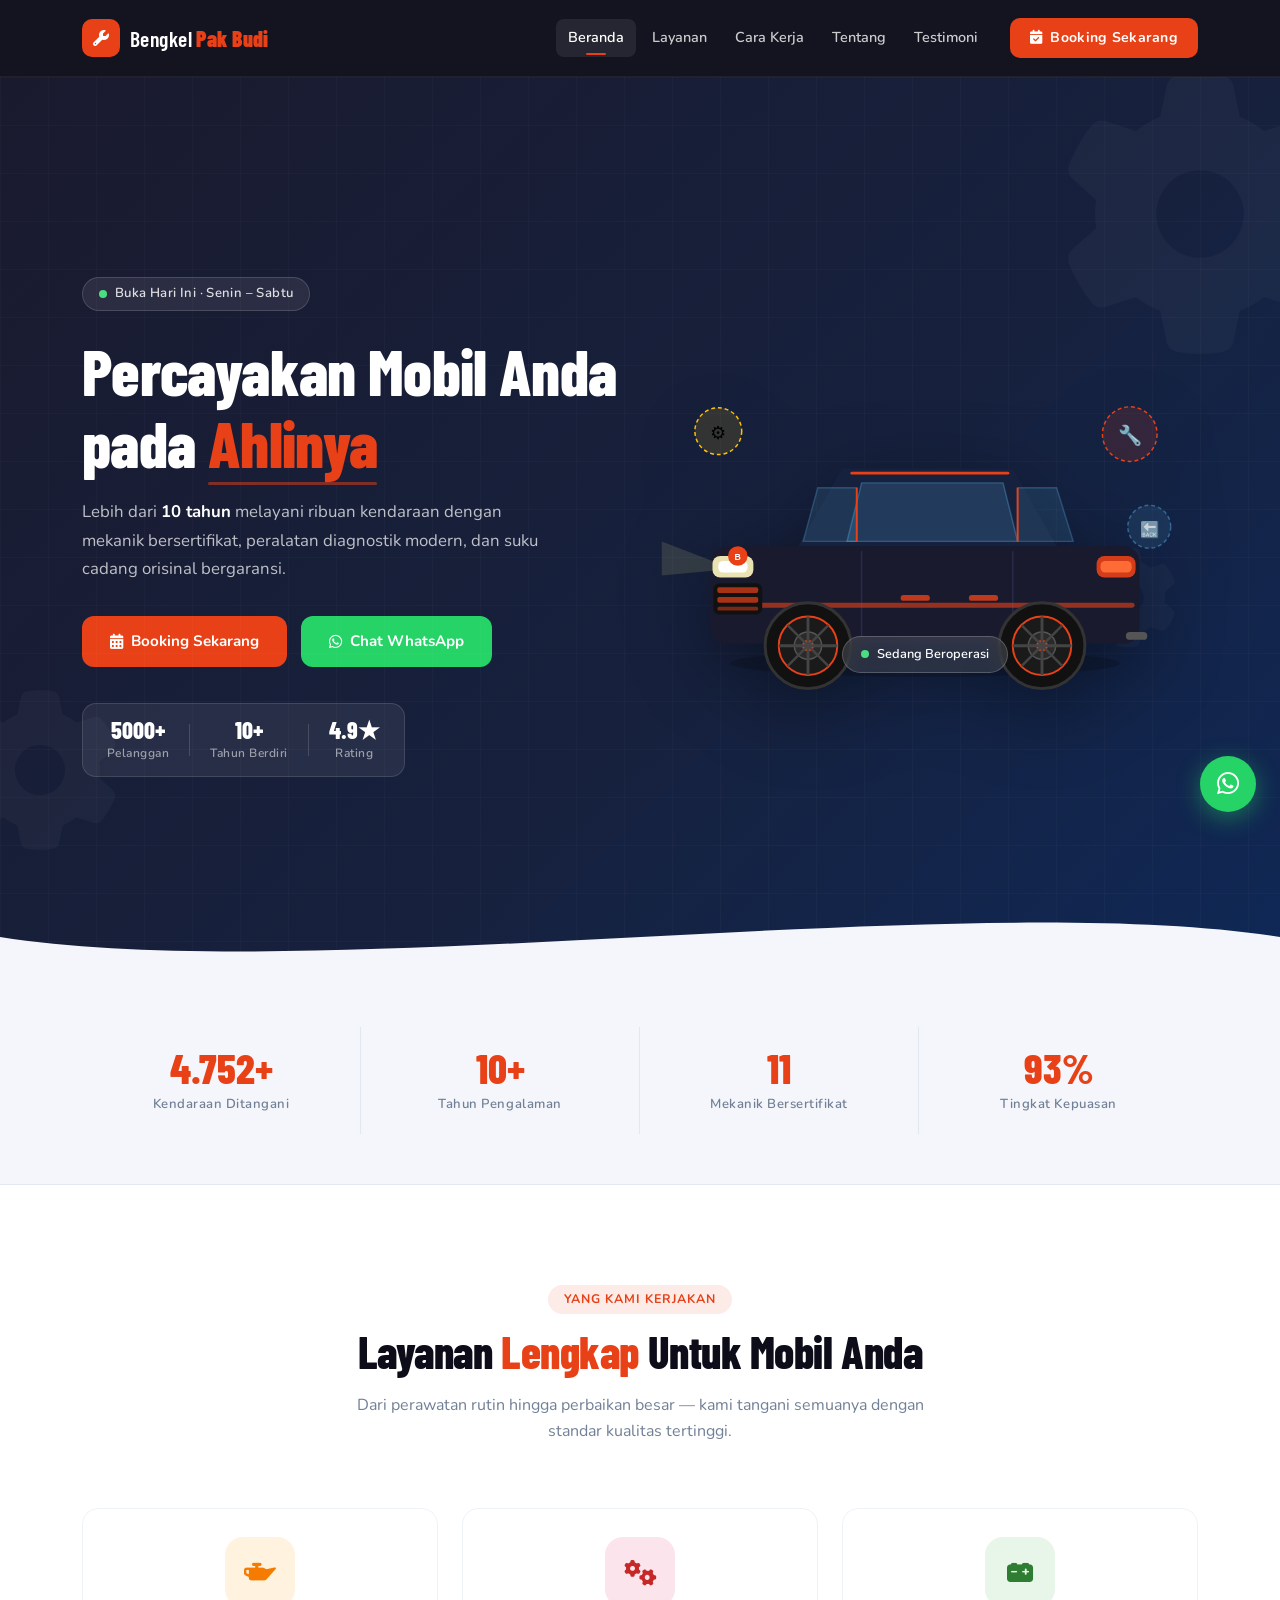
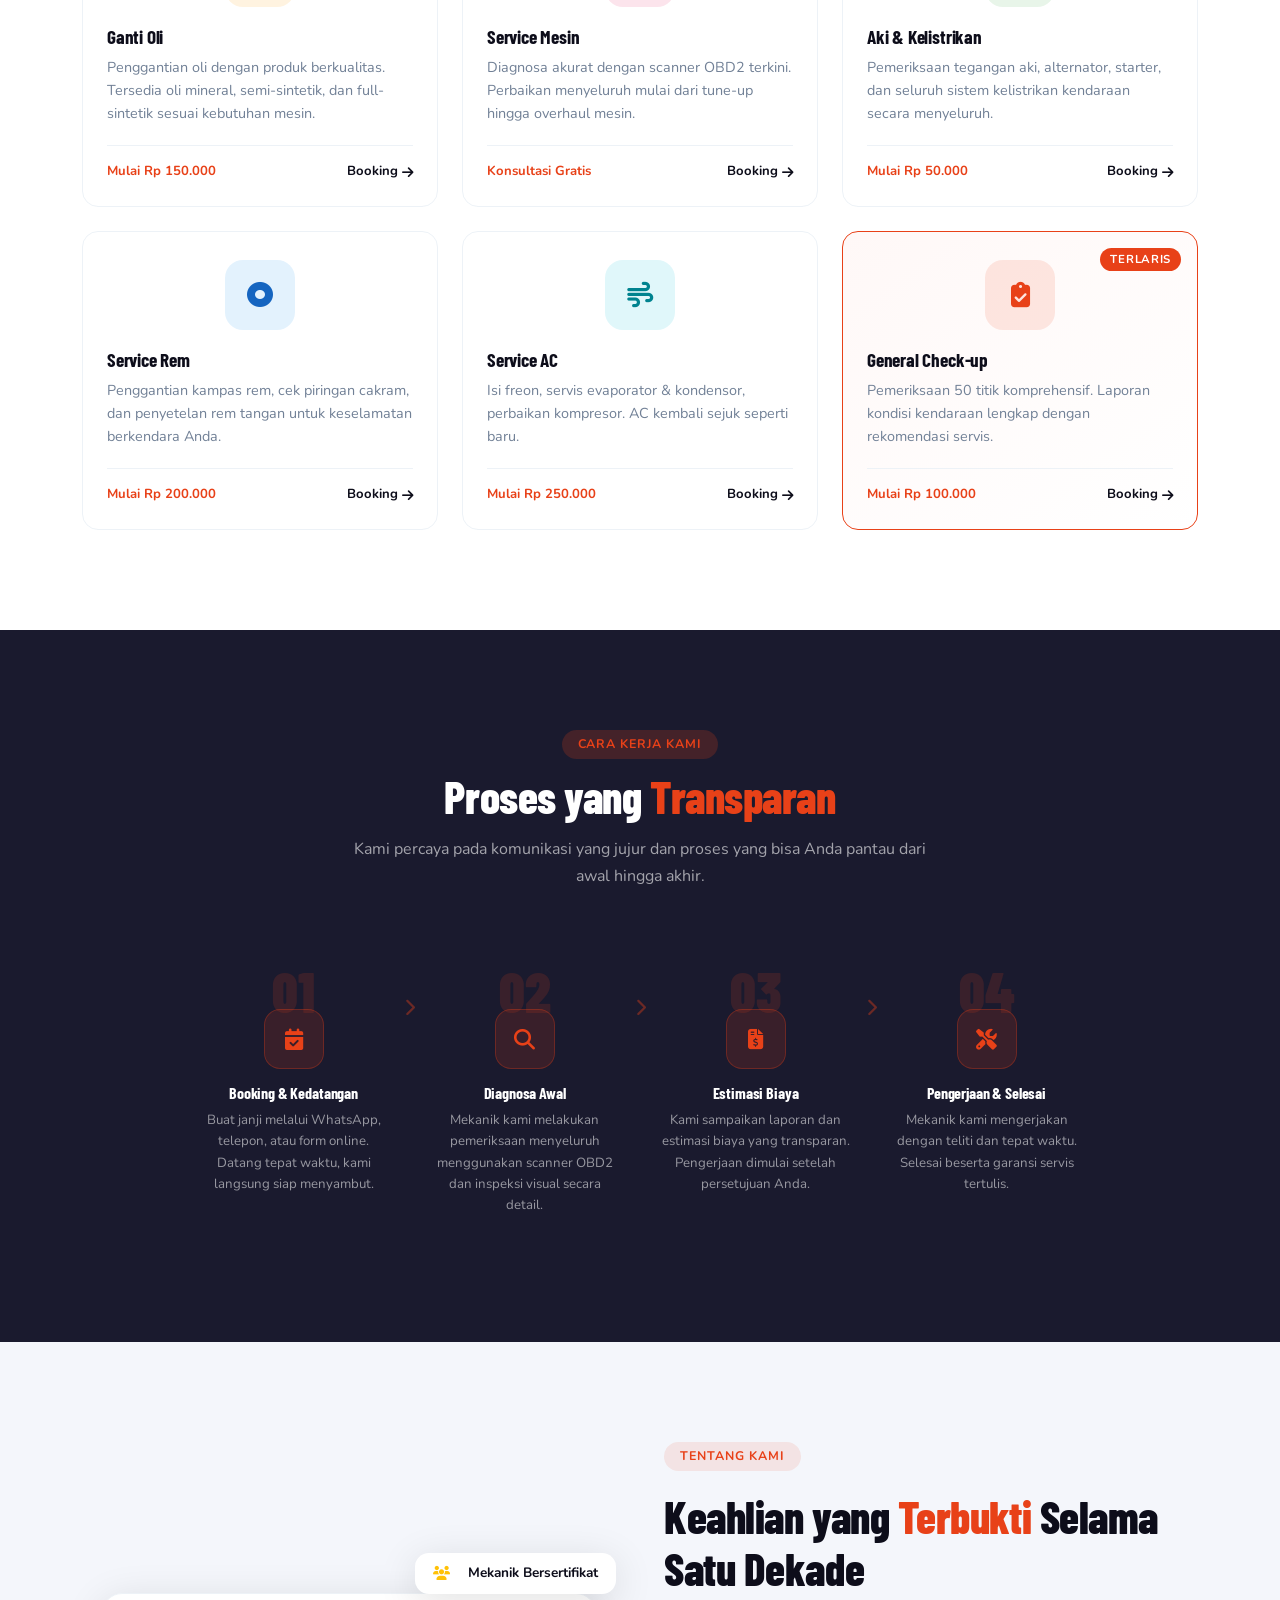
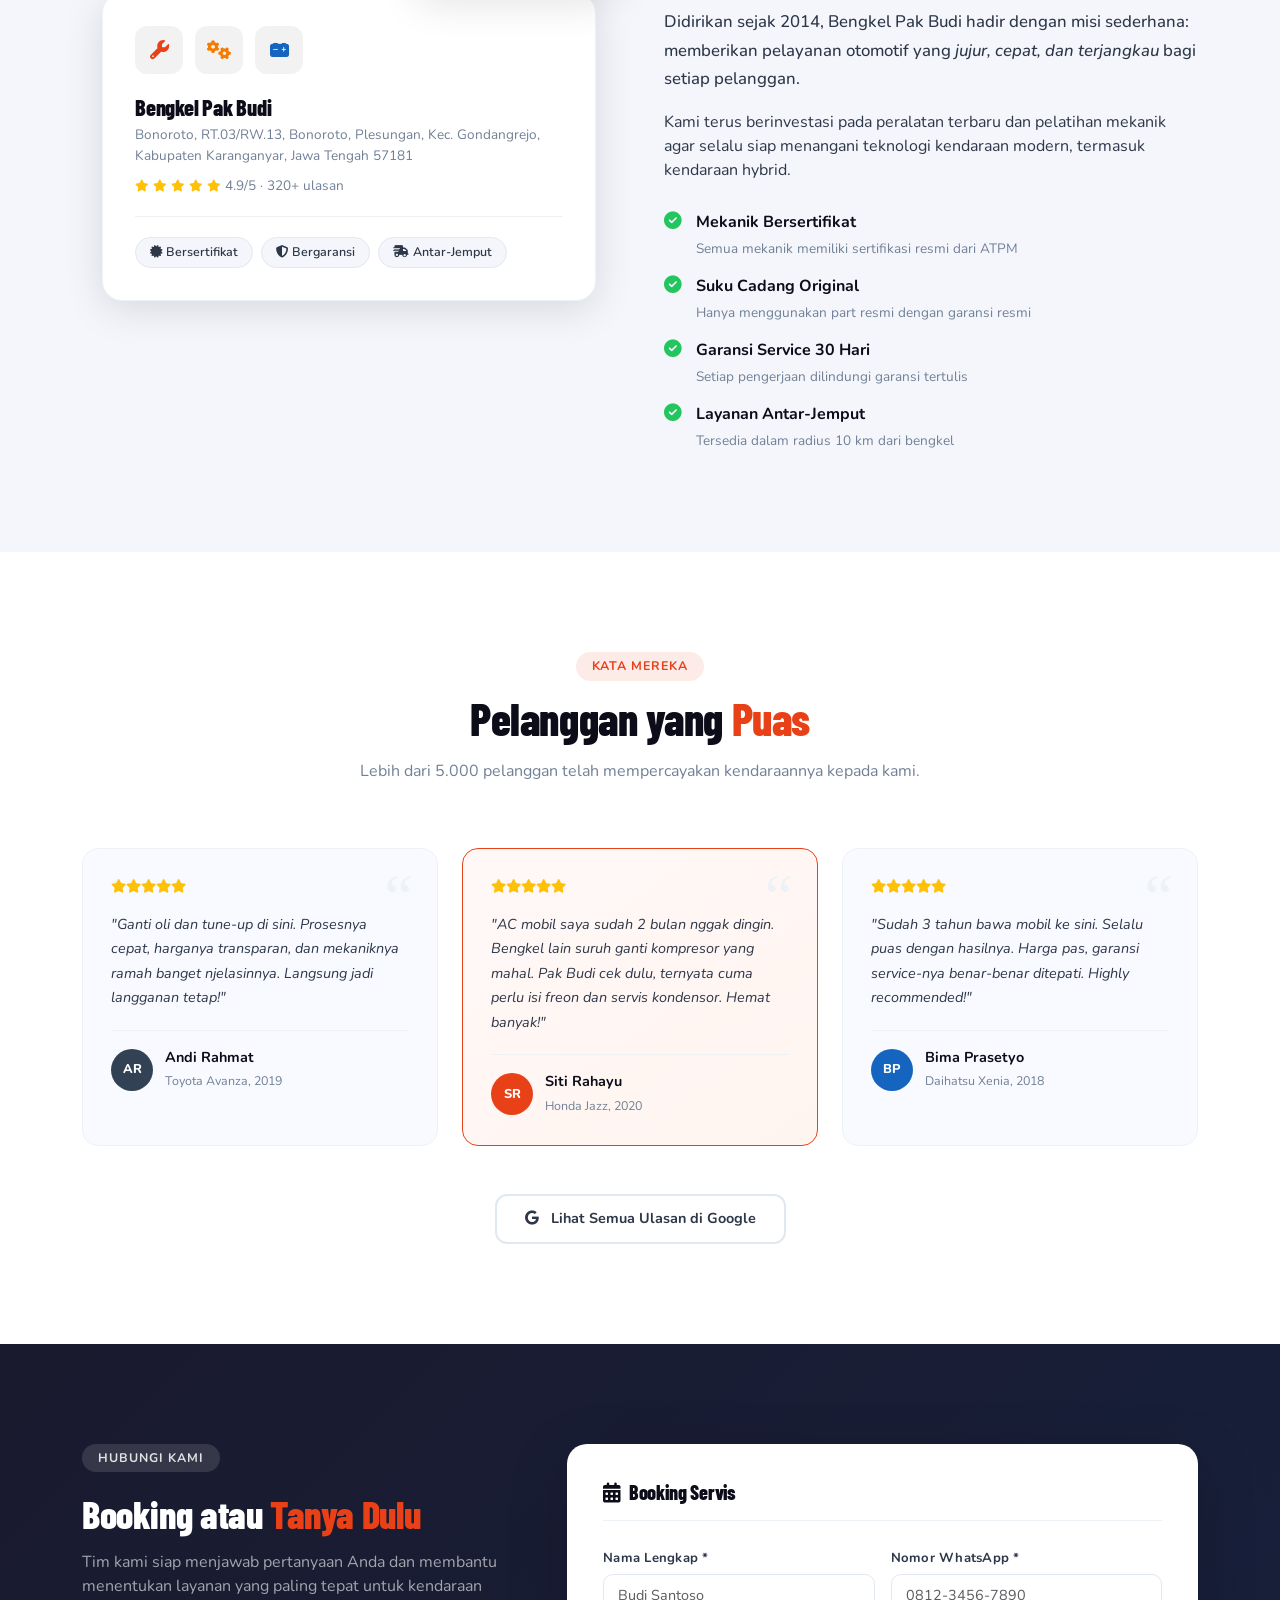
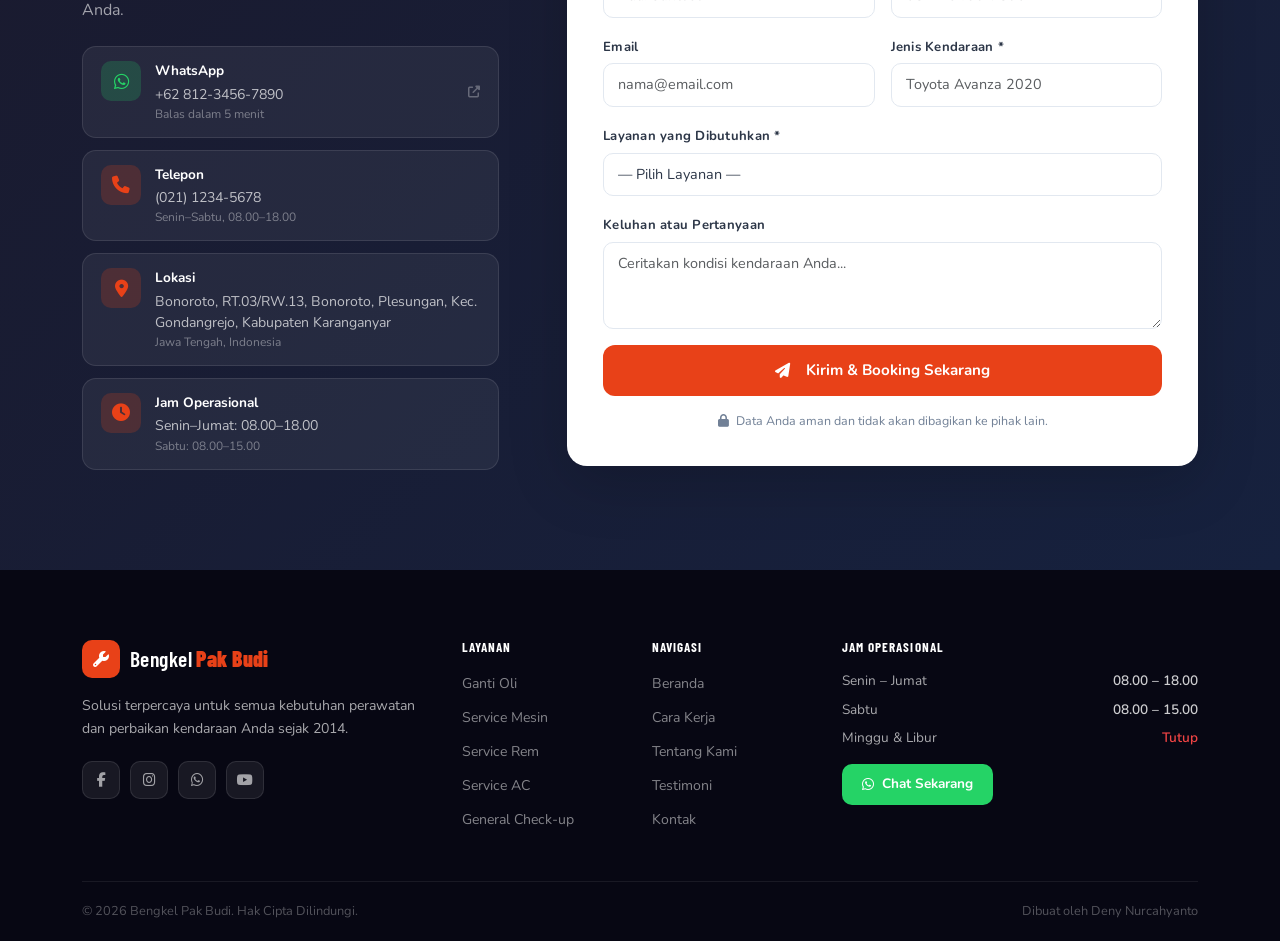
==== index.html @ 62b94f97 "main" ====
<!DOCTYPE html>
<html lang="id">
<head>
    <meta charset="UTF-8">
    <meta name="viewport" content="width=device-width, initial-scale=1.0">
    <title>Bengkel Pak Budi — Service Mobil Terpercaya di Surakarta</title>
    <meta name="description" content="Bengkel Pak Budi: 10+ tahun melayani service mobil berkualitas. Mekanik bersertifikat, suku cadang asli, garansi resmi. Hubungi kami sekarang!">
    <link rel="icon" type="image/svg+xml" href="assets/img/favicon.svg">
    <link rel="preconnect" href="https://fonts.googleapis.com">
    <link rel="preconnect" href="https://fonts.gstatic.com" crossorigin>
    <link href="https://fonts.googleapis.com/css2?family=Barlow+Condensed:wght@400;600;700;800;900&family=Nunito:wght@400;500;600;700&display=swap" rel="stylesheet">
    <link href="https://cdn.jsdelivr.net/npm/bootstrap@5.3.0/dist/css/bootstrap.min.css" rel="stylesheet">
    <link href="https://cdnjs.cloudflare.com/ajax/libs/font-awesome/6.5.0/css/all.min.css" rel="stylesheet">
    <link href="assets/css/style.css" rel="stylesheet">
</head>
<body>

    <!-- NAVBAR -->
    <nav class="navbar navbar-expand-lg sticky-top" id="mainNav">
        <div class="container">
            <a class="navbar-brand" href="#home">
                <span class="brand-icon"><i class="fas fa-wrench"></i></span>
                <span class="brand-text">Bengkel <strong>Pak Budi</strong></span>
            </a>
            <button class="navbar-toggler" type="button" data-bs-toggle="collapse" data-bs-target="#navbarNav" aria-label="Toggle navigation">
                <span class="toggler-line"></span>
                <span class="toggler-line"></span>
                <span class="toggler-line"></span>
            </button>
            <div class="collapse navbar-collapse" id="navbarNav">
                <ul class="navbar-nav ms-auto align-items-lg-center gap-lg-1">
                    <li class="nav-item"><a class="nav-link" href="#home">Beranda</a></li>
                    <li class="nav-item"><a class="nav-link" href="#services">Layanan</a></li>
                    <li class="nav-item"><a class="nav-link" href="#process">Cara Kerja</a></li>
                    <li class="nav-item"><a class="nav-link" href="#about">Tentang</a></li>
                    <li class="nav-item"><a class="nav-link" href="#testimonials">Testimoni</a></li>
                    <li class="nav-item ms-lg-3">
                        <a class="btn btn-cta" href="#contact">
                            <i class="fas fa-calendar-check me-2"></i>Booking Sekarang
                        </a>
                    </li>
                </ul>
            </div>
        </div>
    </nav>

    <!-- HERO -->
    <section id="home" class="hero-section">
        <div class="hero-bg-grid"></div>
        <div class="hero-gear gear-1"><i class="fas fa-cog"></i></div>
        <div class="hero-gear gear-2"><i class="fas fa-cog"></i></div>
        <div class="hero-gear gear-3"><i class="fas fa-cog"></i></div>
        <div class="container">
            <div class="row align-items-center min-vh-100 py-5">
                <div class="col-lg-6 hero-text-col">
                    <div class="hero-badge">
                        <span class="badge-dot"></span>
                        Buka Hari Ini &middot; Senin &ndash; Sabtu
                    </div>
                    <h1 class="hero-title">
                        Percayakan Mobil Anda pada <span class="highlight">Ahlinya</span>
                    </h1>
                    <p class="hero-desc">
                        Lebih dari <strong>10 tahun</strong> melayani ribuan kendaraan dengan mekanik bersertifikat, peralatan diagnostik modern, dan suku cadang orisinal bergaransi.
                    </p>
                    <div class="hero-actions">
                        <a href="#contact" class="btn btn-primary-cta">
                            <i class="fas fa-calendar-alt me-2"></i>Booking Sekarang
                        </a>
                        <a href="https://wa.me/message/6XIDSPFOZPVQN1" target="_blank" class="btn btn-wa-hero">
                            <i class="fab fa-whatsapp me-2"></i>Chat WhatsApp
                        </a>
                    </div>
                    <div class="hero-mini-stats">
                        <div class="mini-stat">
                            <span class="mstat-num">5000+</span>
                            <span class="mstat-label">Pelanggan</span>
                        </div>
                        <div class="mini-stat-divider"></div>
                        <div class="mini-stat">
                            <span class="mstat-num">10+</span>
                            <span class="mstat-label">Tahun Berdiri</span>
                        </div>
                        <div class="mini-stat-divider"></div>
                        <div class="mini-stat">
                            <span class="mstat-num">4.9&#9733;</span>
                            <span class="mstat-label">Rating</span>
                        </div>
                    </div>
                </div>
                <div class="col-lg-6 d-flex justify-content-center hero-visual-col">
                    <div class="hero-visual">
                        <svg viewBox="0 0 560 340" xmlns="http://www.w3.org/2000/svg" class="hero-car-svg" aria-hidden="true">
                            <ellipse cx="280" cy="310" rx="200" ry="14" fill="rgba(0,0,0,0.18)"/>
                            <rect x="60" y="190" width="440" height="100" rx="16" fill="#1a1a2e"/>
                            <path d="M150 190 L195 110 L370 110 L415 190 Z" fill="#16213e"/>
                            <path d="M205 115 L365 115" stroke="#E84118" stroke-width="3" stroke-linecap="round"/>
                            <path d="M200 185 L215 125 L360 125 L375 185 Z" fill="rgba(100,200,255,0.15)" stroke="rgba(100,200,255,0.3)" stroke-width="1.5"/>
                            <path d="M155 185 L170 130 L210 130 L210 185 Z" fill="rgba(100,200,255,0.12)" stroke="rgba(100,200,255,0.25)" stroke-width="1.5"/>
                            <path d="M375 185 L375 130 L415 130 L432 185 Z" fill="rgba(100,200,255,0.12)" stroke="rgba(100,200,255,0.25)" stroke-width="1.5"/>
                            <line x1="210" y1="130" x2="210" y2="185" stroke="#E84118" stroke-width="2"/>
                            <line x1="375" y1="130" x2="375" y2="185" stroke="#E84118" stroke-width="2"/>
                            <line x1="215" y1="195" x2="215" y2="282" stroke="#2a2a4a" stroke-width="1.5"/>
                            <line x1="370" y1="195" x2="370" y2="282" stroke="#2a2a4a" stroke-width="1.5"/>
                            <rect x="255" y="240" width="30" height="6" rx="3" fill="#E84118" opacity="0.8"/>
                            <rect x="325" y="240" width="30" height="6" rx="3" fill="#E84118" opacity="0.8"/>
                            <rect x="65" y="248" width="430" height="5" rx="2.5" fill="#E84118" opacity="0.6"/>
                            <rect x="62" y="200" width="42" height="22" rx="8" fill="#FFF9C4" opacity="0.9"/>
                            <rect x="68" y="205" width="30" height="12" rx="5" fill="white"/>
                            <path d="M62 205 L10 185 L10 220 L62 215 Z" fill="rgba(255,249,150,0.12)"/>
                            <rect x="456" y="200" width="40" height="22" rx="8" fill="#E84118" opacity="0.9"/>
                            <rect x="460" y="205" width="32" height="12" rx="5" fill="#ff6b35"/>
                            <rect x="63" y="228" width="50" height="32" rx="6" fill="#111"/>
                            <rect x="67" y="232" width="42" height="6" rx="2" fill="#E84118" opacity="0.7"/>
                            <rect x="67" y="242" width="42" height="6" rx="2" fill="#E84118" opacity="0.7"/>
                            <rect x="67" y="252" width="42" height="4" rx="2" fill="#E84118" opacity="0.5"/>
                            <circle cx="88" cy="200" r="10" fill="#E84118"/>
                            <text x="88" y="204" text-anchor="middle" font-size="9" fill="white" font-weight="bold" font-family="Arial">B</text>
                            <rect x="486" y="278" width="22" height="8" rx="4" fill="#555"/>
                            <!-- Wheels -->
                            <circle cx="160" cy="292" r="44" fill="#111" stroke="#333" stroke-width="3"/>
                            <circle cx="160" cy="292" r="30" fill="#1a1a1a" stroke="#E84118" stroke-width="2"/>
                            <circle cx="160" cy="292" r="14" fill="#2a2a2a" stroke="#555" stroke-width="1.5"/>
                            <circle cx="160" cy="292" r="6" fill="#E84118"/>
                            <line x1="160" y1="262" x2="160" y2="322" stroke="#444" stroke-width="3"/>
                            <line x1="130" y1="292" x2="190" y2="292" stroke="#444" stroke-width="3"/>
                            <line x1="139" y1="271" x2="181" y2="313" stroke="#444" stroke-width="2.5"/>
                            <line x1="181" y1="271" x2="139" y2="313" stroke="#444" stroke-width="2.5"/>
                            <circle cx="400" cy="292" r="44" fill="#111" stroke="#333" stroke-width="3"/>
                            <circle cx="400" cy="292" r="30" fill="#1a1a1a" stroke="#E84118" stroke-width="2"/>
                            <circle cx="400" cy="292" r="14" fill="#2a2a2a" stroke="#555" stroke-width="1.5"/>
                            <circle cx="400" cy="292" r="6" fill="#E84118"/>
                            <line x1="400" y1="262" x2="400" y2="322" stroke="#444" stroke-width="3"/>
                            <line x1="370" y1="292" x2="430" y2="292" stroke="#444" stroke-width="3"/>
                            <line x1="379" y1="271" x2="421" y2="313" stroke="#444" stroke-width="2.5"/>
                            <line x1="421" y1="271" x2="379" y2="313" stroke="#444" stroke-width="2.5"/>
                            <!-- Floating tools -->
                            <g class="tool-float tool-float-1">
                                <circle cx="490" cy="75" r="28" fill="rgba(232,65,24,0.15)" stroke="#E84118" stroke-width="1.5" stroke-dasharray="4 3"/>
                                <text x="490" y="83" text-anchor="middle" font-size="20" font-family="Arial">&#128295;</text>
                            </g>
                            <g class="tool-float tool-float-2">
                                <circle cx="68" cy="72" r="24" fill="rgba(255,193,7,0.12)" stroke="#ffc107" stroke-width="1.5" stroke-dasharray="4 3"/>
                                <text x="68" y="80" text-anchor="middle" font-size="18" font-family="Arial">&#9881;</text>
                            </g>
                            <g class="tool-float tool-float-3">
                                <circle cx="510" cy="170" r="22" fill="rgba(100,200,255,0.1)" stroke="rgba(100,200,255,0.4)" stroke-width="1.5" stroke-dasharray="4 3"/>
                                <text x="510" y="178" text-anchor="middle" font-size="16" fill="rgba(100,200,255,0.8)" font-family="Arial">&#128281;</text>
                            </g>
                        </svg>
                        <div class="hero-status-chip">
                            <span class="pulse-dot"></span> Sedang Beroperasi
                        </div>
                    </div>
                </div>
            </div>
        </div>
        <div class="hero-wave">
            <svg viewBox="0 0 1440 80" preserveAspectRatio="none"><path d="M0,40 C360,90 1080,-10 1440,40 L1440,80 L0,80 Z" fill="#f4f6fb"/></svg>
        </div>
    </section>

    <!-- STATS BAR -->
    <section class="stats-section">
        <div class="container">
            <div class="stats-grid">
                <div class="stat-item">
                    <span class="stat-num" data-count="5000" data-suffix="+">0</span>
                    <span class="stat-label">Kendaraan Ditangani</span>
                </div>
                <div class="stat-item">
                    <span class="stat-num" data-count="10" data-suffix="+">0</span>
                    <span class="stat-label">Tahun Pengalaman</span>
                </div>
                <div class="stat-item">
                    <span class="stat-num" data-count="12">0</span>
                    <span class="stat-label">Mekanik Bersertifikat</span>
                </div>
                <div class="stat-item">
                    <span class="stat-num" data-count="98" data-suffix="%">0</span>
                    <span class="stat-label">Tingkat Kepuasan</span>
                </div>
            </div>
        </div>
    </section>

    <!-- SERVICES -->
    <section id="services" class="services-section">
        <div class="container">
            <div class="section-header">
                <span class="section-tag">Yang Kami Kerjakan</span>
                <h2 class="section-title">Layanan <span class="txt-accent">Lengkap</span> Untuk Mobil Anda</h2>
                <p class="section-sub">Dari perawatan rutin hingga perbaikan besar &mdash; kami tangani semuanya dengan standar kualitas tertinggi.</p>
            </div>
            <div class="row g-4">
                <div class="col-md-6 col-lg-4">
                    <div class="service-card" style="--card-delay:0s">
                        <div class="sc-icon-wrap" style="--ic-bg:#fff3e0;--ic-col:#f57c00"><i class="fas fa-oil-can"></i></div>
                        <div class="sc-body">
                            <h4>Ganti Oli</h4>
                            <p>Penggantian oli dengan produk berkualitas. Tersedia oli mineral, semi-sintetik, dan full-sintetik sesuai kebutuhan mesin.</p>
                            <div class="sc-footer">
                                <span class="sc-price">Mulai Rp 150.000</span>
                                <a href="#contact" class="sc-link">Booking <i class="fas fa-arrow-right ms-1"></i></a>
                            </div>
                        </div>
                    </div>
                </div>
                <div class="col-md-6 col-lg-4">
                    <div class="service-card" style="--card-delay:0.1s">
                        <div class="sc-icon-wrap" style="--ic-bg:#fce4ec;--ic-col:#c62828"><i class="fas fa-cogs"></i></div>
                        <div class="sc-body">
                            <h4>Service Mesin</h4>
                            <p>Diagnosa akurat dengan scanner OBD2 terkini. Perbaikan menyeluruh mulai dari tune-up hingga overhaul mesin.</p>
                            <div class="sc-footer">
                                <span class="sc-price">Konsultasi Gratis</span>
                                <a href="#contact" class="sc-link">Booking <i class="fas fa-arrow-right ms-1"></i></a>
                            </div>
                        </div>
                    </div>
                </div>
                <div class="col-md-6 col-lg-4">
                    <div class="service-card" style="--card-delay:0.2s">
                        <div class="sc-icon-wrap" style="--ic-bg:#e8f5e9;--ic-col:#2e7d32"><i class="fas fa-car-battery"></i></div>
                        <div class="sc-body">
                            <h4>Aki &amp; Kelistrikan</h4>
                            <p>Pemeriksaan tegangan aki, alternator, starter, dan seluruh sistem kelistrikan kendaraan secara menyeluruh.</p>
                            <div class="sc-footer">
                                <span class="sc-price">Mulai Rp 50.000</span>
                                <a href="#contact" class="sc-link">Booking <i class="fas fa-arrow-right ms-1"></i></a>
                            </div>
                        </div>
                    </div>
                </div>
                <div class="col-md-6 col-lg-4">
                    <div class="service-card" style="--card-delay:0.3s">
                        <div class="sc-icon-wrap" style="--ic-bg:#e3f2fd;--ic-col:#1565c0"><i class="fas fa-circle-dot"></i></div>
                        <div class="sc-body">
                            <h4>Service Rem</h4>
                            <p>Penggantian kampas rem, cek piringan cakram, dan penyetelan rem tangan untuk keselamatan berkendara Anda.</p>
                            <div class="sc-footer">
                                <span class="sc-price">Mulai Rp 200.000</span>
                                <a href="#contact" class="sc-link">Booking <i class="fas fa-arrow-right ms-1"></i></a>
                            </div>
                        </div>
                    </div>
                </div>
                <div class="col-md-6 col-lg-4">
                    <div class="service-card" style="--card-delay:0.4s">
                        <div class="sc-icon-wrap" style="--ic-bg:#e0f7fa;--ic-col:#00838f"><i class="fas fa-wind"></i></div>
                        <div class="sc-body">
                            <h4>Service AC</h4>
                            <p>Isi freon, servis evaporator &amp; kondensor, perbaikan kompresor. AC kembali sejuk seperti baru.</p>
                            <div class="sc-footer">
                                <span class="sc-price">Mulai Rp 250.000</span>
                                <a href="#contact" class="sc-link">Booking <i class="fas fa-arrow-right ms-1"></i></a>
                            </div>
                        </div>
                    </div>
                </div>
                <div class="col-md-6 col-lg-4">
                    <div class="service-card featured-card" style="--card-delay:0.5s">
                        <div class="sc-badge">Terlaris</div>
                        <div class="sc-icon-wrap" style="--ic-bg:rgba(232,65,24,0.12);--ic-col:#E84118"><i class="fas fa-clipboard-check"></i></div>
                        <div class="sc-body">
                            <h4>General Check-up</h4>
                            <p>Pemeriksaan 50 titik komprehensif. Laporan kondisi kendaraan lengkap dengan rekomendasi servis.</p>
                            <div class="sc-footer">
                                <span class="sc-price">Mulai Rp 100.000</span>
                                <a href="#contact" class="sc-link">Booking <i class="fas fa-arrow-right ms-1"></i></a>
                            </div>
                        </div>
                    </div>
                </div>
            </div>
        </div>
    </section>

    <!-- HOW IT WORKS -->
    <section id="process" class="process-section">
        <div class="container">
            <div class="section-header">
                <span class="section-tag">Cara Kerja Kami</span>
                <h2 class="section-title">Proses yang <span class="txt-accent">Transparan</span></h2>
                <p class="section-sub">Kami percaya pada komunikasi yang jujur dan proses yang bisa Anda pantau dari awal hingga akhir.</p>
            </div>
            <div class="process-steps">
                <div class="process-step">
                    <div class="ps-num">01</div>
                    <div class="ps-icon"><i class="fas fa-calendar-check"></i></div>
                    <h5>Booking &amp; Kedatangan</h5>
                    <p>Buat janji melalui WhatsApp, telepon, atau form online. Datang tepat waktu, kami langsung siap menyambut.</p>
                </div>
                <div class="process-connector"><i class="fas fa-chevron-right"></i></div>
                <div class="process-step">
                    <div class="ps-num">02</div>
                    <div class="ps-icon"><i class="fas fa-search"></i></div>
                    <h5>Diagnosa Awal</h5>
                    <p>Mekanik kami melakukan pemeriksaan menyeluruh menggunakan scanner OBD2 dan inspeksi visual secara detail.</p>
                </div>
                <div class="process-connector"><i class="fas fa-chevron-right"></i></div>
                <div class="process-step">
                    <div class="ps-num">03</div>
                    <div class="ps-icon"><i class="fas fa-file-invoice-dollar"></i></div>
                    <h5>Estimasi Biaya</h5>
                    <p>Kami sampaikan laporan dan estimasi biaya yang transparan. Pengerjaan dimulai setelah persetujuan Anda.</p>
                </div>
                <div class="process-connector"><i class="fas fa-chevron-right"></i></div>
                <div class="process-step">
                    <div class="ps-num">04</div>
                    <div class="ps-icon"><i class="fas fa-tools"></i></div>
                    <h5>Pengerjaan &amp; Selesai</h5>
                    <p>Mekanik kami mengerjakan dengan teliti dan tepat waktu. Selesai beserta garansi servis tertulis.</p>
                </div>
            </div>
        </div>
    </section>

    <!-- ABOUT -->
    <section id="about" class="about-section">
        <div class="container">
            <div class="row align-items-center g-5">
                <div class="col-lg-6">
                    <div class="about-visual">
                        <div class="av-main-card">
                            <div class="av-icon-row">
                                <div class="av-icon-box" style="--c:#E84118"><i class="fas fa-wrench"></i></div>
                                <div class="av-icon-box" style="--c:#f57c00"><i class="fas fa-cogs"></i></div>
                                <div class="av-icon-box" style="--c:#1565c0"><i class="fas fa-car-battery"></i></div>
                            </div>
                            <div class="av-center-text">
                                <h3>Bengkel Pak Budi</h3>
                                <p>Bonoroto, RT.03/RW.13, Bonoroto, Plesungan, Kec. Gondangrejo, Kabupaten Karanganyar, Jawa Tengah 57181</p>
                                <div class="av-rating">
                                    <i class="fas fa-star text-warning"></i><i class="fas fa-star text-warning"></i><i class="fas fa-star text-warning"></i><i class="fas fa-star text-warning"></i><i class="fas fa-star text-warning"></i>
                                    <span>4.9/5 &middot; 320+ ulasan</span>
                                </div>
                            </div>
                            <div class="av-badges-row">
                                <span class="av-badge"><i class="fas fa-certificate me-1"></i>Bersertifikat</span>
                                <span class="av-badge"><i class="fas fa-shield-alt me-1"></i>Bergaransi</span>
                                <span class="av-badge"><i class="fas fa-truck-fast me-1"></i>Antar-Jemput</span>
                            </div>
                        </div>
                        <div class="av-floating-card av-fc-1">
                            <i class="fas fa-users me-2 text-warning"></i>
                            <div><strong>Mekanik Bersertifikat</strong></div>
                        </div>
                        <!-- <div class="av-floating-card av-fc-2">
                            <i class="fas fa-clock me-2" style="color:#E84118"></i>
                            <div><strong>Rata-rata 2&ndash;4 Jam</strong><small>Waktu pengerjaan</small></div>
                        </div> -->
                    </div>
                </div>
                <div class="col-lg-6">
                    <div class="about-content">
                        <span class="section-tag">Tentang Kami</span>
                        <h2 class="section-title mt-2">Keahlian yang <span class="txt-accent">Terbukti</span> Selama Satu Dekade</h2>
                        <p class="about-lead">Didirikan sejak 2014, Bengkel Pak Budi hadir dengan misi sederhana: memberikan pelayanan otomotif yang <em>jujur, cepat, dan terjangkau</em> bagi setiap pelanggan.</p>
                        <p>Kami terus berinvestasi pada peralatan terbaru dan pelatihan mekanik agar selalu siap menangani teknologi kendaraan modern, termasuk kendaraan hybrid.</p>
                        <div class="about-features">
                            <div class="af-item">
                                <i class="fas fa-check-circle"></i>
                                <div><strong>Mekanik Bersertifikat</strong><span>Semua mekanik memiliki sertifikasi resmi dari ATPM</span></div>
                            </div>
                            <div class="af-item">
                                <i class="fas fa-check-circle"></i>
                                <div><strong>Suku Cadang Original</strong><span>Hanya menggunakan part resmi dengan garansi resmi</span></div>
                            </div>
                            <div class="af-item">
                                <i class="fas fa-check-circle"></i>
                                <div><strong>Garansi Service 30 Hari</strong><span>Setiap pengerjaan dilindungi garansi tertulis</span></div>
                            </div>
                            <div class="af-item">
                                <i class="fas fa-check-circle"></i>
                                <div><strong>Layanan Antar-Jemput</strong><span>Tersedia dalam radius 10 km dari bengkel</span></div>
                            </div>
                        </div>
                    </div>
                </div>
            </div>
        </div>
    </section>

    <!-- TESTIMONIALS -->
    <section id="testimonials" class="testimonials-section">
        <div class="container">
            <div class="section-header">
                <span class="section-tag">Kata Mereka</span>
                <h2 class="section-title">Pelanggan yang <span class="txt-accent">Puas</span></h2>
                <p class="section-sub">Lebih dari 5.000 pelanggan telah mempercayakan kendaraannya kepada kami.</p>
            </div>
            <div class="row g-4">
                <div class="col-md-6 col-lg-4">
                    <div class="testi-card">
                        <div class="tc-stars"><i class="fas fa-star"></i><i class="fas fa-star"></i><i class="fas fa-star"></i><i class="fas fa-star"></i><i class="fas fa-star"></i></div>
                        <p class="tc-text">"Ganti oli dan tune-up di sini. Prosesnya cepat, harganya transparan, dan mekaniknya ramah banget njelasinnya. Langsung jadi langganan tetap!"</p>
                        <div class="tc-author">
                            <div class="tc-avatar">AR</div>
                            <div><strong>Andi Rahmat</strong><span>Toyota Avanza, 2019</span></div>
                        </div>
                    </div>
                </div>
                <div class="col-md-6 col-lg-4">
                    <div class="testi-card featured-testi">
                        <div class="tc-stars"><i class="fas fa-star"></i><i class="fas fa-star"></i><i class="fas fa-star"></i><i class="fas fa-star"></i><i class="fas fa-star"></i></div>
                        <p class="tc-text">"AC mobil saya sudah 2 bulan nggak dingin. Bengkel lain suruh ganti kompresor yang mahal. Pak Budi cek dulu, ternyata cuma perlu isi freon dan servis kondensor. Hemat banyak!"</p>
                        <div class="tc-author">
                            <div class="tc-avatar" style="--av-bg:#E84118">SR</div>
                            <div><strong>Siti Rahayu</strong><span>Honda Jazz, 2020</span></div>
                        </div>
                    </div>
                </div>
                <div class="col-md-6 col-lg-4">
                    <div class="testi-card">
                        <div class="tc-stars"><i class="fas fa-star"></i><i class="fas fa-star"></i><i class="fas fa-star"></i><i class="fas fa-star"></i><i class="fas fa-star"></i></div>
                        <p class="tc-text">"Sudah 3 tahun bawa mobil ke sini. Selalu puas dengan hasilnya. Harga pas, garansi service-nya benar-benar ditepati. Highly recommended!"</p>
                        <div class="tc-author">
                            <div class="tc-avatar" style="--av-bg:#1565c0">BP</div>
                            <div><strong>Bima Prasetyo</strong><span>Daihatsu Xenia, 2018</span></div>
                        </div>
                    </div>
                </div>
            </div>
            <div class="text-center mt-5">
                <a href="#" class="btn btn-outline-review">
                    <i class="fab fa-google me-2"></i> Lihat Semua Ulasan di Google
                </a>
            </div>
        </div>
    </section>

    <!-- CONTACT -->
    <section id="contact" class="contact-section">
        <div class="container">
            <div class="row g-5">
                <div class="col-lg-5">
                    <div class="contact-info-panel">
                        <span class="section-tag light">Hubungi Kami</span>
                        <h2 class="section-title mt-2 text-white">Booking atau <span class="txt-accent">Tanya Dulu</span></h2>
                        <p class="text-white-60 mb-4">Tim kami siap menjawab pertanyaan Anda dan membantu menentukan layanan yang paling tepat untuk kendaraan Anda.</p>
                        <div class="ci-items">
                            <a href="https://wa.me/message/6XIDSPFOZPVQN1" target="_blank" class="ci-item ci-whatsapp">
                                <div class="ci-icon"><i class="fab fa-whatsapp"></i></div>
                                <div><strong>WhatsApp</strong><span>+62 812-3456-7890</span><small>Balas dalam 5 menit</small></div>
                                <i class="fas fa-external-link-alt ci-arrow"></i>
                            </a>
                            <div class="ci-item">
                                <div class="ci-icon"><i class="fas fa-phone"></i></div>
                                <div><strong>Telepon</strong><span>(021) 1234-5678</span><small>Senin&ndash;Sabtu, 08.00&ndash;18.00</small></div>
                            </div>
                            <div class="ci-item">
                                <div class="ci-icon"><i class="fas fa-map-marker-alt"></i></div>
                                <div><strong>Lokasi</strong><span>Bonoroto, RT.03/RW.13, Bonoroto, Plesungan, Kec. Gondangrejo, Kabupaten Karanganyar</span><small>Jawa Tengah, Indonesia</small></div>
                            </div>
                            <div class="ci-item">
                                <div class="ci-icon"><i class="fas fa-clock"></i></div>
                                <div><strong>Jam Operasional</strong><span>Senin&ndash;Jumat: 08.00&ndash;18.00</span><small>Sabtu: 08.00&ndash;15.00</small></div>
                            </div>
                        </div>
                    </div>
                </div>
                <div class="col-lg-7">
                    <div class="contact-form-card">
                        <h4 class="form-title"><i class="fas fa-calendar-alt me-2"></i>Booking Servis</h4>
                        <form id="contactForm" novalidate>
                            <div class="row g-3">
                                <div class="col-sm-6">
                                    <label class="form-label">Nama Lengkap *</label>
                                    <input type="text" class="form-control" id="name" placeholder="Budi Santoso" required>
                                    <div class="invalid-feedback">Nama minimal 3 karakter</div>
                                </div>
                                <div class="col-sm-6">
                                    <label class="form-label">Nomor WhatsApp *</label>
                                    <input type="tel" class="form-control" id="phone" placeholder="0812-3456-7890" required>
                                    <div class="invalid-feedback">Nomor tidak valid</div>
                                </div>
                                <div class="col-sm-6">
                                    <label class="form-label">Email</label>
                                    <input type="email" class="form-control" id="email" placeholder="nama@email.com">
                                </div>
                                <div class="col-sm-6">
                                    <label class="form-label">Jenis Kendaraan *</label>
                                    <input type="text" class="form-control" id="vehicle" placeholder="Toyota Avanza 2020" required>
                                </div>
                                <div class="col-12">
                                    <label class="form-label">Layanan yang Dibutuhkan *</label>
                                    <select class="form-select" id="service" required>
                                        <option value="">&#8212; Pilih Layanan &#8212;</option>
                                        <option value="ganti-oli">Ganti Oli</option>
                                        <option value="service-mesin">Service Mesin</option>
                                        <option value="service-aki">Service Aki &amp; Kelistrikan</option>
                                        <option value="service-rem">Service Rem</option>
                                        <option value="service-ac">Service AC</option>
                                        <option value="general-checkup">General Check-up</option>
                                        <option value="lainnya">Lainnya / Konsultasi</option>
                                    </select>
                                    <div class="invalid-feedback">Silakan pilih layanan</div>
                                </div>
                                <div class="col-12">
                                    <label class="form-label">Keluhan atau Pertanyaan</label>
                                    <textarea class="form-control" id="message" rows="3" placeholder="Ceritakan kondisi kendaraan Anda..."></textarea>
                                </div>
                                <div class="col-12">
                                    <button type="submit" class="btn btn-submit-cta w-100">
                                        <i class="fas fa-paper-plane me-2"></i>Kirim &amp; Booking Sekarang
                                    </button>
                                </div>
                                <div class="col-12">
                                    <p class="form-note"><i class="fas fa-lock me-1"></i> Data Anda aman dan tidak akan dibagikan ke pihak lain.</p>
                                </div>
                            </div>
                        </form>
                    </div>
                </div>
            </div>
        </div>
    </section>

    <!-- FOOTER -->
    <footer class="site-footer">
        <div class="container">
            <div class="row g-4 footer-top">
                <div class="col-lg-4">
                    <a class="navbar-brand mb-3 d-inline-flex" href="#home">
                        <span class="brand-icon"><i class="fas fa-wrench"></i></span>
                        <span class="brand-text">Bengkel <strong>Pak Budi</strong></span>
                    </a>
                    <p class="footer-desc">Solusi terpercaya untuk semua kebutuhan perawatan dan perbaikan kendaraan Anda sejak 2014.</p>
                    <div class="footer-socials">
                        <a href="#" aria-label="Facebook"><i class="fab fa-facebook-f"></i></a>
                        <a href="#" aria-label="Instagram"><i class="fab fa-instagram"></i></a>
                        <a href="https://wa.me/message/6XIDSPFOZPVQN1" aria-label="WhatsApp"><i class="fab fa-whatsapp"></i></a>
                        <a href="#" aria-label="YouTube"><i class="fab fa-youtube"></i></a>
                    </div>
                </div>
                <div class="col-sm-6 col-lg-2">
                    <h6 class="footer-heading">Layanan</h6>
                    <ul class="footer-links">
                        <li><a href="#services">Ganti Oli</a></li>
                        <li><a href="#services">Service Mesin</a></li>
                        <li><a href="#services">Service Rem</a></li>
                        <li><a href="#services">Service AC</a></li>
                        <li><a href="#services">General Check-up</a></li>
                    </ul>
                </div>
                <div class="col-sm-6 col-lg-2">
                    <h6 class="footer-heading">Navigasi</h6>
                    <ul class="footer-links">
                        <li><a href="#home">Beranda</a></li>
                        <li><a href="#process">Cara Kerja</a></li>
                        <li><a href="#about">Tentang Kami</a></li>
                        <li><a href="#testimonials">Testimoni</a></li>
                        <li><a href="#contact">Kontak</a></li>
                    </ul>
                </div>
                <div class="col-lg-4">
                    <h6 class="footer-heading">Jam Operasional</h6>
                    <div class="footer-hours">
                        <div class="fh-row"><span>Senin &ndash; Jumat</span><span class="fh-time">08.00 &ndash; 18.00</span></div>
                        <div class="fh-row"><span>Sabtu</span><span class="fh-time">08.00 &ndash; 15.00</span></div>
                        <div class="fh-row"><span>Minggu &amp; Libur</span><span class="fh-time fh-closed">Tutup</span></div>
                    </div>
                    <a href="https://wa.me/message/6XIDSPFOZPVQN1" target="_blank" class="btn btn-wa-footer mt-3">
                        <i class="fab fa-whatsapp me-2"></i>Chat Sekarang
                    </a>
                </div>
            </div>
            <div class="footer-bottom">
                <span>&copy; 2026 Bengkel Pak Budi. Hak Cipta Dilindungi.</span>
                <span>Dibuat oleh Deny Nurcahyanto</span>
            </div>
        </div>
    </footer>

    <!-- FLOATING WA BUTTON -->
    <a href="https://wa.me/message/6XIDSPFOZPVQN1" target="_blank" class="wa-float" id="waFloat" aria-label="Chat WhatsApp">
        <i class="fab fa-whatsapp"></i>
        <span class="wa-tooltip">Chat via WhatsApp</span>
    </a>

    <!-- BACK TO TOP -->
    <button class="back-to-top" id="backToTop" aria-label="Kembali ke atas">
        <i class="fas fa-chevron-up"></i>
    </button>

    <script src="https://cdn.jsdelivr.net/npm/bootstrap@5.3.0/dist/js/bootstrap.bundle.min.js"></script>
    <script src="assets/js/main.js"></script>
</body>
</html>
---- assets/css/style.css ----
/* =====================================================
   Bengkel Pak Budi — style.css (Perfected Edition)
   ===================================================== */

:root {
    --primary: #E84118;
    --primary-dark: #c0320e;
    --dark: #0d0d1a;
    --dark-2: #16213e;
    --dark-3: #1a1a2e;
    --accent: #ffc107;
    --text: #2d3748;
    --text-muted: #718096;
    --bg-light: #f4f6fb;
    --white: #ffffff;
    --radius: 16px;
    --radius-sm: 10px;
    --shadow: 0 4px 24px rgba(0,0,0,0.08);
    --shadow-md: 0 8px 40px rgba(0,0,0,0.12);
    --shadow-lg: 0 16px 60px rgba(0,0,0,0.18);
    --transition: all 0.3s cubic-bezier(0.4, 0, 0.2, 1);
}

*, *::before, *::after { box-sizing: border-box; }
html { scroll-behavior: smooth; }
body {
    font-family: 'Nunito', system-ui, sans-serif;
    color: var(--text);
    background: var(--white);
    overflow-x: hidden;
}
h1, h2, h3, h4, h5, h6 {
    font-family: 'Barlow Condensed', 'Nunito', sans-serif;
    font-weight: 700;
    letter-spacing: -0.01em;
}

/* ---- NAVBAR ---- */
#mainNav {
    background: rgba(13, 13, 26, 0.97);
    backdrop-filter: blur(12px);
    padding: 14px 0;
    border-bottom: 1px solid rgba(255,255,255,0.06);
    transition: var(--transition);
}
#mainNav.scrolled {
    padding: 10px 0;
    box-shadow: 0 4px 30px rgba(0,0,0,0.3);
}
.navbar-brand {
    display: flex;
    align-items: center;
    gap: 10px;
    text-decoration: none;
}
.brand-icon {
    width: 38px; height: 38px;
    background: var(--primary);
    border-radius: 10px;
    display: flex; align-items: center; justify-content: center;
    color: white;
    font-size: 16px;
}
.brand-text {
    font-family: 'Barlow Condensed', sans-serif;
    font-size: 1.35rem;
    font-weight: 600;
    color: white;
    letter-spacing: 0.02em;
}
.brand-text strong { color: var(--primary); }
.navbar-toggler {
    border: none;
    background: transparent;
    padding: 6px;
    display: flex; flex-direction: column;
    gap: 5px;
}
.navbar-toggler:focus { box-shadow: none; }
.toggler-line {
    display: block;
    width: 24px; height: 2px;
    background: white;
    border-radius: 2px;
    transition: var(--transition);
}
.nav-link {
    color: rgba(255,255,255,0.78) !important;
    font-weight: 600;
    font-size: 0.9rem;
    padding: 8px 12px !important;
    border-radius: 8px;
    transition: var(--transition);
    position: relative;
}
.nav-link:hover, .nav-link.active {
    color: white !important;
    background: rgba(255,255,255,0.08);
}
.nav-link.active::after {
    content: '';
    position: absolute;
    bottom: 2px; left: 50%;
    transform: translateX(-50%);
    width: 20px; height: 2px;
    background: var(--primary);
    border-radius: 2px;
}
.btn-cta {
    background: var(--primary);
    color: white !important;
    border-radius: 10px;
    padding: 9px 20px !important;
    font-weight: 700;
    font-size: 0.88rem;
    letter-spacing: 0.02em;
    border: none;
    transition: var(--transition);
    text-decoration: none;
}
.btn-cta:hover {
    background: var(--primary-dark);
    transform: translateY(-1px);
    box-shadow: 0 6px 20px rgba(232,65,24,0.35);
}

/* ---- HERO ---- */
.hero-section {
    background: linear-gradient(135deg, var(--dark-3) 0%, var(--dark-2) 60%, #0f2856 100%);
    position: relative;
    overflow: hidden;
    min-height: 100vh;
}
.hero-bg-grid {
    position: absolute; inset: 0;
    background-image:
        linear-gradient(rgba(255,255,255,0.025) 1px, transparent 1px),
        linear-gradient(90deg, rgba(255,255,255,0.025) 1px, transparent 1px);
    background-size: 48px 48px;
    pointer-events: none;
}
.hero-gear {
    position: absolute;
    color: rgba(255,255,255,0.03);
    animation: spin-slow linear infinite;
    pointer-events: none;
}
.gear-1 { font-size: 280px; top: -60px; right: -60px; animation-duration: 40s; }
.gear-2 { font-size: 160px; bottom: 80px; left: -40px; animation-duration: 28s; animation-direction: reverse; }
.gear-3 { font-size: 100px; top: 50%; right: 8%; animation-duration: 20s; }
@keyframes spin-slow { to { transform: rotate(360deg); } }

.hero-badge {
    display: inline-flex;
    align-items: center;
    gap: 8px;
    background: rgba(255,255,255,0.08);
    border: 1px solid rgba(255,255,255,0.15);
    border-radius: 100px;
    padding: 6px 16px;
    font-size: 0.82rem;
    color: rgba(255,255,255,0.85);
    font-weight: 600;
    margin-bottom: 24px;
    letter-spacing: 0.03em;
}
.badge-dot {
    width: 8px; height: 8px;
    background: #4ade80;
    border-radius: 50%;
    animation: pulse-green 2s ease-in-out infinite;
}
@keyframes pulse-green {
    0%, 100% { opacity: 1; transform: scale(1); }
    50% { opacity: 0.6; transform: scale(0.8); }
}
.hero-title {
    font-family: 'Barlow Condensed', sans-serif;
    font-size: clamp(2.4rem, 5.5vw, 4rem);
    font-weight: 800;
    color: white;
    line-height: 1.12;
    margin-bottom: 20px;
}
.hero-title .highlight {
    color: var(--primary);
    position: relative;
}
.hero-title .highlight::after {
    content: '';
    position: absolute;
    bottom: -4px; left: 0; right: 0;
    height: 3px;
    background: var(--primary);
    border-radius: 2px;
    opacity: 0.5;
}
.hero-desc {
    font-size: 1.05rem;
    color: rgba(255,255,255,0.72);
    line-height: 1.7;
    margin-bottom: 32px;
    max-width: 480px;
}
.hero-desc strong { color: white; }
.hero-actions { display: flex; flex-wrap: wrap; gap: 14px; margin-bottom: 36px; }

.btn-primary-cta {
    background: var(--primary);
    color: white;
    border: none;
    padding: 14px 28px;
    border-radius: 12px;
    font-weight: 700;
    font-size: 0.95rem;
    transition: var(--transition);
    text-decoration: none;
    display: inline-flex; align-items: center;
}
.btn-primary-cta:hover {
    background: var(--primary-dark);
    color: white;
    transform: translateY(-2px);
    box-shadow: 0 10px 30px rgba(232,65,24,0.4);
}
.btn-wa-hero {
    background: #25d366;
    color: white;
    border: none;
    padding: 14px 28px;
    border-radius: 12px;
    font-weight: 700;
    font-size: 0.95rem;
    transition: var(--transition);
    text-decoration: none;
    display: inline-flex; align-items: center;
}
.btn-wa-hero:hover {
    background: #1da855;
    color: white;
    transform: translateY(-2px);
    box-shadow: 0 10px 30px rgba(37,211,102,0.35);
}
.hero-mini-stats {
    display: flex;
    align-items: center;
    background: rgba(255,255,255,0.07);
    border: 1px solid rgba(255,255,255,0.12);
    border-radius: 14px;
    padding: 14px 24px;
    width: fit-content;
}
.mini-stat { text-align: center; padding: 0 20px; }
.mini-stat:first-child { padding-left: 0; }
.mini-stat:last-child { padding-right: 0; }
.mstat-num {
    display: block;
    font-family: 'Barlow Condensed', sans-serif;
    font-size: 1.5rem;
    font-weight: 800;
    color: white;
    line-height: 1;
}
.mstat-label {
    font-size: 0.75rem;
    color: rgba(255,255,255,0.55);
    font-weight: 600;
    letter-spacing: 0.04em;
    display: block;
    margin-top: 2px;
}
.mini-stat-divider {
    width: 1px;
    height: 32px;
    background: rgba(255,255,255,0.15);
    flex-shrink: 0;
}
.hero-visual {
    position: relative;
    width: 100%;
    max-width: 560px;
}
.hero-car-svg {
    width: 100%;
    filter: drop-shadow(0 20px 40px rgba(0,0,0,0.4));
    animation: float-car 4s ease-in-out infinite;
}
@keyframes float-car {
    0%, 100% { transform: translateY(0); }
    50% { transform: translateY(-12px); }
}
.tool-float { animation: float-tool 3s ease-in-out infinite; }
.tool-float-1 { animation-delay: 0s; animation-duration: 3.5s; }
.tool-float-2 { animation-delay: 1s; animation-duration: 4s; }
.tool-float-3 { animation-delay: 2s; animation-duration: 3s; }
@keyframes float-tool {
    0%, 100% { transform: translateY(0) rotate(0deg); }
    50% { transform: translateY(-8px) rotate(8deg); }
}
.hero-status-chip {
    position: absolute;
    bottom: 20px; left: 50%;
    transform: translateX(-50%);
    background: rgba(255,255,255,0.12);
    backdrop-filter: blur(8px);
    border: 1px solid rgba(255,255,255,0.2);
    border-radius: 100px;
    padding: 8px 18px;
    color: white;
    font-size: 0.8rem;
    font-weight: 600;
    display: flex; align-items: center; gap: 8px;
    white-space: nowrap;
}
.pulse-dot {
    width: 8px; height: 8px;
    background: #4ade80;
    border-radius: 50%;
    animation: pulse-green 2s ease-in-out infinite;
}
.hero-wave {
    position: absolute;
    bottom: 0; left: 0; right: 0;
    line-height: 0;
}
.hero-wave svg { width: 100%; height: 80px; display: block; }

/* ---- STATS BAR ---- */
.stats-section {
    background: var(--bg-light);
    padding: 50px 0;
    border-bottom: 1px solid #e2e8f0;
}
.stats-grid {
    display: grid;
    grid-template-columns: repeat(4, 1fr);
}
.stat-item {
    text-align: center;
    padding: 20px 16px;
    border-right: 1px solid #e2e8f0;
    opacity: 0;
    transform: translateY(20px);
    transition: opacity 0.6s ease, transform 0.6s ease;
}
.stat-item:last-child { border-right: none; }
.stat-item.visible { opacity: 1; transform: translateY(0); }
.stat-num {
    display: block;
    font-family: 'Barlow Condensed', sans-serif;
    font-size: 2.6rem;
    font-weight: 800;
    color: var(--primary);
    line-height: 1;
}
.stat-label {
    font-size: 0.82rem;
    font-weight: 600;
    color: var(--text-muted);
    letter-spacing: 0.04em;
    margin-top: 6px;
    display: block;
}

/* ---- SHARED SECTION STYLES ---- */
.section-header {
    text-align: center;
    max-width: 600px;
    margin: 0 auto 64px;
}
.section-tag {
    display: inline-block;
    background: rgba(232,65,24,0.1);
    color: var(--primary);
    border-radius: 100px;
    padding: 5px 16px;
    font-size: 0.78rem;
    font-weight: 700;
    letter-spacing: 0.08em;
    text-transform: uppercase;
    margin-bottom: 12px;
}
.section-tag.light {
    background: rgba(255,255,255,0.12);
    color: rgba(255,255,255,0.85);
}
.section-title {
    font-family: 'Barlow Condensed', sans-serif;
    font-size: clamp(1.9rem, 3.5vw, 2.8rem);
    font-weight: 800;
    color: var(--dark);
    line-height: 1.15;
    margin-bottom: 14px;
}
.txt-accent { color: var(--primary); }
.section-sub {
    color: var(--text-muted);
    font-size: 1rem;
    line-height: 1.65;
    margin: 0;
}

/* ---- SERVICES ---- */
.services-section { padding: 100px 0; background: var(--white); }

.service-card {
    background: white;
    border-radius: var(--radius);
    border: 1.5px solid #edf2f7;
    overflow: hidden;
    transition: var(--transition);
    height: 100%;
    position: relative;
    opacity: 0;
    transform: translateY(30px);
    animation: fadeUp 0.6s ease forwards;
    animation-delay: var(--card-delay, 0s);
    animation-play-state: paused;
}
.service-card.animated { animation-play-state: running; }
@keyframes fadeUp { to { opacity: 1; transform: translateY(0); } }

.service-card:hover {
    transform: translateY(-8px);
    box-shadow: var(--shadow-lg);
    border-color: var(--primary);
}
.featured-card {
    border-color: var(--primary);
    background: linear-gradient(145deg, #fff8f7, #fff);
}
.featured-card:hover { box-shadow: 0 16px 60px rgba(232,65,24,0.2); }

.sc-badge {
    position: absolute;
    top: 16px; right: 16px;
    background: var(--primary);
    color: white;
    font-size: 0.72rem;
    font-weight: 700;
    letter-spacing: 0.06em;
    text-transform: uppercase;
    padding: 3px 10px;
    border-radius: 100px;
}
.sc-icon-wrap {
    width: 70px; height: 70px;
    margin: 28px auto 0;
    border-radius: 18px;
    background: var(--ic-bg);
    display: flex; align-items: center; justify-content: center;
    font-size: 1.6rem;
    color: var(--ic-col);
    transition: var(--transition);
}
.service-card:hover .sc-icon-wrap { transform: scale(1.1) rotate(-5deg); }
.sc-body { padding: 18px 24px 24px; }
.sc-body h4 { font-size: 1.2rem; font-weight: 700; margin-bottom: 8px; color: var(--dark); }
.sc-body p { font-size: 0.9rem; color: var(--text-muted); line-height: 1.6; margin-bottom: 20px; }
.sc-footer {
    display: flex;
    align-items: center;
    justify-content: space-between;
    padding-top: 16px;
    border-top: 1px solid #edf2f7;
}
.sc-price { font-size: 0.82rem; font-weight: 700; color: var(--primary); }
.sc-link {
    font-size: 0.82rem;
    font-weight: 700;
    color: var(--dark);
    text-decoration: none;
    transition: var(--transition);
    display: flex; align-items: center;
}
.sc-link:hover { color: var(--primary); }

/* ---- PROCESS ---- */
.process-section { padding: 100px 0; background: var(--dark-3); }
.process-section .section-tag { background: rgba(232,65,24,0.2); }
.process-section .section-title { color: white; }
.process-section .section-sub { color: rgba(255,255,255,0.6); }

.process-steps {
    display: flex;
    align-items: flex-start;
    justify-content: center;
    flex-wrap: wrap;
}
.process-step {
    text-align: center;
    flex: 1;
    min-width: 180px;
    max-width: 220px;
    padding: 10px 16px;
    opacity: 0;
    transform: translateY(24px);
    transition: opacity 0.6s ease, transform 0.6s ease;
}
.process-step.visible { opacity: 1; transform: translateY(0); }
.ps-num {
    font-family: 'Barlow Condensed', sans-serif;
    font-size: 3.5rem;
    font-weight: 900;
    color: rgba(232,65,24,0.15);
    line-height: 1;
    margin-bottom: -10px;
}
.ps-icon {
    width: 60px; height: 60px;
    background: rgba(232,65,24,0.15);
    border: 1.5px solid rgba(232,65,24,0.3);
    border-radius: 16px;
    display: flex; align-items: center; justify-content: center;
    font-size: 1.3rem;
    color: var(--primary);
    margin: 0 auto 14px;
}
.process-step h5 { color: white; font-size: 1rem; font-weight: 700; margin-bottom: 8px; }
.process-step p { font-size: 0.83rem; color: rgba(255,255,255,0.55); line-height: 1.6; }
.process-connector {
    display: flex;
    align-items: center;
    padding-top: 46px;
    color: rgba(232,65,24,0.4);
    font-size: 1.1rem;
    flex-shrink: 0;
}

/* ---- ABOUT ---- */
.about-section { padding: 100px 0; background: var(--bg-light); }
.about-visual { position: relative; padding: 20px; }
.av-main-card {
    background: white;
    border-radius: 20px;
    padding: 32px;
    box-shadow: var(--shadow-md);
    border: 1px solid #edf2f7;
}
.av-icon-row { display: flex; gap: 12px; margin-bottom: 20px; }
.av-icon-box {
    width: 48px; height: 48px;
    background: rgba(0,0,0,0.05);
    border-radius: 12px;
    display: flex; align-items: center; justify-content: center;
    color: var(--c);
    font-size: 1.2rem;
}
.av-center-text h3 { font-size: 1.4rem; font-weight: 800; color: var(--dark); margin-bottom: 4px; }
.av-center-text p { font-size: 0.85rem; color: var(--text-muted); margin-bottom: 10px; }
.av-rating { display: flex; align-items: center; gap: 4px; font-size: 0.85rem; color: var(--text-muted); }
.av-rating i { font-size: 0.75rem; }
.av-badges-row {
    display: flex;
    flex-wrap: wrap;
    gap: 8px;
    margin-top: 20px;
    padding-top: 20px;
    border-top: 1px solid #edf2f7;
}
.av-badge {
    background: var(--bg-light);
    border: 1px solid #e2e8f0;
    border-radius: 100px;
    padding: 5px 14px;
    font-size: 0.78rem;
    font-weight: 600;
    color: var(--text);
}
.av-floating-card {
    position: absolute;
    background: white;
    border-radius: 14px;
    padding: 12px 18px;
    box-shadow: var(--shadow-md);
    display: flex;
    align-items: center;
    gap: 10px;
    font-size: 0.85rem;
    min-width: 180px;
    animation: float-card 4s ease-in-out infinite;
}
.av-floating-card strong { display: block; font-weight: 700; color: var(--dark); line-height: 1.2; }
.av-floating-card small { font-size: 0.75rem; color: var(--text-muted); }
.av-fc-1 { top: -20px; right: 0; animation-delay: 0s; }
.av-fc-2 { bottom: 10px; left: -10px; animation-delay: 1.5s; }
@keyframes float-card {
    0%, 100% { transform: translateY(0); }
    50% { transform: translateY(-8px); }
}
.about-content .section-title { color: var(--dark); }
.about-lead {
    font-size: 1.05rem;
    line-height: 1.7;
    color: var(--text);
    font-weight: 500;
    margin-bottom: 16px;
}
.about-features { display: flex; flex-direction: column; gap: 14px; margin-top: 28px; }
.af-item { display: flex; align-items: flex-start; gap: 14px; }
.af-item i { color: #22c55e; font-size: 1.1rem; margin-top: 2px; flex-shrink: 0; }
.af-item strong { display: block; font-weight: 700; color: var(--dark); margin-bottom: 2px; }
.af-item span { font-size: 0.85rem; color: var(--text-muted); }

/* ---- TESTIMONIALS ---- */
.testimonials-section { padding: 100px 0; background: white; }
.testi-card {
    background: #f8faff;
    border: 1.5px solid #edf2f7;
    border-radius: var(--radius);
    padding: 28px;
    height: 100%;
    transition: var(--transition);
    position: relative;
}
.testi-card::before {
    content: '\201C';
    position: absolute;
    top: 16px; right: 24px;
    font-size: 4rem;
    color: #edf2f7;
    font-family: Georgia, serif;
    line-height: 1;
}
.featured-testi {
    background: linear-gradient(145deg, #fff8f7, #fff5f0);
    border-color: var(--primary);
}
.testi-card:hover {
    transform: translateY(-6px);
    box-shadow: var(--shadow-md);
    border-color: var(--primary);
}
.tc-stars { color: var(--accent); font-size: 0.85rem; margin-bottom: 14px; }
.tc-text { font-size: 0.9rem; color: var(--text); line-height: 1.7; margin-bottom: 20px; font-style: italic; }
.tc-author {
    display: flex;
    align-items: center;
    gap: 12px;
    padding-top: 16px;
    border-top: 1px solid #edf2f7;
}
.tc-avatar {
    width: 42px; height: 42px;
    background: var(--av-bg, #334155);
    border-radius: 50%;
    display: flex; align-items: center; justify-content: center;
    color: white;
    font-size: 0.8rem;
    font-weight: 800;
    flex-shrink: 0;
}
.tc-author strong { display: block; font-size: 0.9rem; color: var(--dark); }
.tc-author span { font-size: 0.78rem; color: var(--text-muted); }
.btn-outline-review {
    border: 2px solid #e2e8f0;
    color: var(--text);
    border-radius: 12px;
    padding: 12px 28px;
    font-weight: 700;
    font-size: 0.9rem;
    transition: var(--transition);
    background: white;
    text-decoration: none;
    display: inline-block;
}
.btn-outline-review:hover {
    border-color: var(--primary);
    color: var(--primary);
    background: rgba(232,65,24,0.04);
}

/* ---- CONTACT ---- */
.contact-section {
    padding: 100px 0;
    background: linear-gradient(135deg, var(--dark-3) 0%, var(--dark-2) 100%);
}
.contact-section .section-title { font-size: clamp(1.7rem, 3vw, 2.4rem); }
.contact-info-panel { padding-right: 20px; }
.text-white-60 { color: rgba(255,255,255,0.6); }
.ci-items { display: flex; flex-direction: column; gap: 12px; }
.ci-item {
    display: flex;
    align-items: flex-start;
    gap: 14px;
    background: rgba(255,255,255,0.06);
    border: 1px solid rgba(255,255,255,0.1);
    border-radius: 14px;
    padding: 14px 18px;
    text-decoration: none;
    transition: var(--transition);
    color: inherit;
}
.ci-item:hover {
    background: rgba(255,255,255,0.1);
    border-color: rgba(255,255,255,0.2);
    transform: translateX(4px);
}
.ci-whatsapp:hover { border-color: #25d366; background: rgba(37,211,102,0.1); }
.ci-icon {
    width: 40px; height: 40px;
    background: rgba(232,65,24,0.2);
    border-radius: 10px;
    display: flex; align-items: center; justify-content: center;
    color: var(--primary);
    font-size: 1.1rem;
    flex-shrink: 0;
}
.ci-whatsapp .ci-icon { background: rgba(37,211,102,0.2); color: #25d366; }
.ci-item strong { display: block; color: white; font-size: 0.85rem; margin-bottom: 2px; }
.ci-item span { display: block; color: rgba(255,255,255,0.7); font-size: 0.88rem; }
.ci-item small { display: block; color: rgba(255,255,255,0.4); font-size: 0.75rem; }
.ci-arrow { margin-left: auto; color: rgba(255,255,255,0.3); font-size: 0.75rem; align-self: center; }

.contact-form-card {
    background: white;
    border-radius: 20px;
    padding: 36px;
    box-shadow: var(--shadow-lg);
}
.form-title {
    font-size: 1.25rem;
    font-weight: 800;
    color: var(--dark);
    margin-bottom: 24px;
    padding-bottom: 16px;
    border-bottom: 1.5px solid #edf2f7;
}
.form-label { font-size: 0.82rem; font-weight: 700; color: var(--text); margin-bottom: 6px; letter-spacing: 0.02em; }
.form-control, .form-select {
    border: 1.5px solid #e2e8f0;
    border-radius: var(--radius-sm);
    padding: 10px 14px;
    font-size: 0.9rem;
    color: var(--text);
    background: white;
    transition: var(--transition);
}
.form-control:focus, .form-select:focus {
    border-color: var(--primary);
    box-shadow: 0 0 0 3px rgba(232,65,24,0.1);
    outline: none;
}
.form-control.is-invalid, .form-select.is-invalid { border-color: #ef4444; }
.invalid-feedback { font-size: 0.78rem; color: #ef4444; }

.btn-submit-cta {
    background: var(--primary);
    color: white;
    border: none;
    border-radius: 12px;
    padding: 14px;
    font-size: 0.95rem;
    font-weight: 700;
    transition: var(--transition);
    display: flex; align-items: center; justify-content: center;
    gap: 8px;
    cursor: pointer;
}
.btn-submit-cta:hover {
    background: var(--primary-dark);
    color: white;
    transform: translateY(-2px);
    box-shadow: 0 8px 24px rgba(232,65,24,0.35);
}
.form-note { font-size: 0.78rem; color: var(--text-muted); text-align: center; margin: 0; }

/* ---- FOOTER ---- */
.site-footer { background: #070713; padding: 70px 0 0; color: rgba(255,255,255,0.65); }
.footer-top { padding-bottom: 50px; }
.footer-desc { font-size: 0.88rem; line-height: 1.7; margin-bottom: 20px; }
.footer-socials { display: flex; gap: 10px; }
.footer-socials a {
    width: 38px; height: 38px;
    background: rgba(255,255,255,0.07);
    border: 1px solid rgba(255,255,255,0.1);
    border-radius: 10px;
    display: flex; align-items: center; justify-content: center;
    color: rgba(255,255,255,0.6);
    font-size: 0.9rem;
    transition: var(--transition);
    text-decoration: none;
}
.footer-socials a:hover {
    background: var(--primary);
    border-color: var(--primary);
    color: white;
    transform: translateY(-2px);
}
.footer-heading {
    color: white;
    font-size: 0.82rem;
    font-weight: 700;
    letter-spacing: 0.08em;
    text-transform: uppercase;
    margin-bottom: 16px;
}
.footer-links { list-style: none; padding: 0; margin: 0; display: flex; flex-direction: column; gap: 10px; }
.footer-links a { color: rgba(255,255,255,0.5); text-decoration: none; font-size: 0.88rem; transition: var(--transition); }
.footer-links a:hover { color: white; padding-left: 4px; }
.footer-hours { display: flex; flex-direction: column; gap: 8px; }
.fh-row { display: flex; justify-content: space-between; font-size: 0.85rem; }
.fh-time { font-weight: 600; color: rgba(255,255,255,0.8); }
.fh-closed { color: #ef4444 !important; }
.btn-wa-footer {
    background: #25d366;
    color: white;
    border-radius: 10px;
    padding: 10px 20px;
    font-weight: 700;
    font-size: 0.85rem;
    border: none;
    text-decoration: none;
    display: inline-flex; align-items: center;
    transition: var(--transition);
}
.btn-wa-footer:hover { background: #1da855; color: white; transform: translateY(-2px); }
.footer-bottom {
    border-top: 1px solid rgba(255,255,255,0.07);
    padding: 20px 0;
    display: flex;
    justify-content: space-between;
    align-items: center;
    font-size: 0.8rem;
    color: rgba(255,255,255,0.3);
    flex-wrap: wrap;
    gap: 8px;
}

/* ---- FLOATING WA BUTTON ---- */
.wa-float {
    position: fixed;
    bottom: 88px; right: 24px;
    width: 56px; height: 56px;
    background: #25d366;
    border-radius: 50%;
    display: flex; align-items: center; justify-content: center;
    color: white;
    font-size: 1.6rem;
    text-decoration: none;
    box-shadow: 0 6px 24px rgba(37,211,102,0.45);
    z-index: 1000;
    transition: var(--transition);
    animation: wa-pulse 3s ease-in-out infinite;
}
.wa-float:hover {
    background: #1da855;
    color: white;
    transform: scale(1.12);
    animation: none;
}
@keyframes wa-pulse {
    0%, 100% { box-shadow: 0 6px 24px rgba(37,211,102,0.45), 0 0 0 0 rgba(37,211,102,0.4); }
    50% { box-shadow: 0 6px 24px rgba(37,211,102,0.45), 0 0 0 14px rgba(37,211,102,0); }
}
.wa-tooltip {
    position: absolute;
    right: 66px;
    background: #1a1a2e;
    color: white;
    font-size: 0.78rem;
    font-weight: 600;
    padding: 6px 12px;
    border-radius: 8px;
    white-space: nowrap;
    opacity: 0;
    pointer-events: none;
    transition: opacity 0.2s;
}
.wa-float:hover .wa-tooltip { opacity: 1; }

/* ---- BACK TO TOP ---- */
.back-to-top {
    position: fixed;
    bottom: 24px; right: 24px;
    width: 44px; height: 44px;
    background: var(--dark-2);
    border: 1.5px solid rgba(255,255,255,0.15);
    border-radius: 12px;
    color: white;
    font-size: 0.9rem;
    display: flex; align-items: center; justify-content: center;
    cursor: pointer;
    z-index: 1000;
    opacity: 0;
    transform: translateY(10px);
    transition: var(--transition);
}
.back-to-top.visible { opacity: 1; transform: translateY(0); }
.back-to-top:hover {
    background: var(--primary);
    border-color: var(--primary);
    transform: translateY(-2px);
}

/* ---- FORM SUCCESS/ERROR ALERTS ---- */
.form-alert {
    border-radius: 10px;
    padding: 12px 16px;
    font-size: 0.88rem;
    font-weight: 600;
    display: flex;
    align-items: center;
    gap: 10px;
    margin-top: 12px;
}
.form-alert-success { background: #f0fdf4; color: #15803d; border: 1px solid #86efac; }
.form-alert-error { background: #fef2f2; color: #dc2626; border: 1px solid #fca5a5; }

/* ---- RESPONSIVE ---- */
@media (max-width: 991px) {
    .navbar-collapse {
        background: rgba(13,13,26,0.98);
        border-radius: 14px;
        padding: 16px;
        margin-top: 12px;
        border: 1px solid rgba(255,255,255,0.08);
    }
    .nav-link.active::after { display: none; }
    .stats-grid { grid-template-columns: repeat(2, 1fr); }
    .stat-item { border-bottom: 1px solid #e2e8f0; }
    .stat-item:nth-child(2) { border-right: none; }
    .process-connector { display: none; }
    .process-steps { gap: 24px; justify-content: flex-start; }
    .av-floating-card { display: none; }
}
@media (max-width: 767px) {
    .hero-title { font-size: 2.2rem; }
    .hero-desc { font-size: 0.95rem; }
    .hero-actions { flex-direction: column; }
    .btn-primary-cta, .btn-wa-hero { text-align: center; justify-content: center; }
    .hero-visual-col { margin-top: 40px; }
    .section-title { font-size: 1.8rem; }
    .contact-form-card { padding: 24px 18px; }
    .contact-info-panel { padding-right: 0; }
    .footer-bottom { flex-direction: column; text-align: center; }
    .hero-mini-stats { padding: 12px 16px; }
    .mini-stat { padding: 0 12px; }
}
@media (max-width: 480px) {
    .stats-grid { grid-template-columns: 1fr 1fr; }
    .stat-item:nth-child(4) { border-right: none; }
}
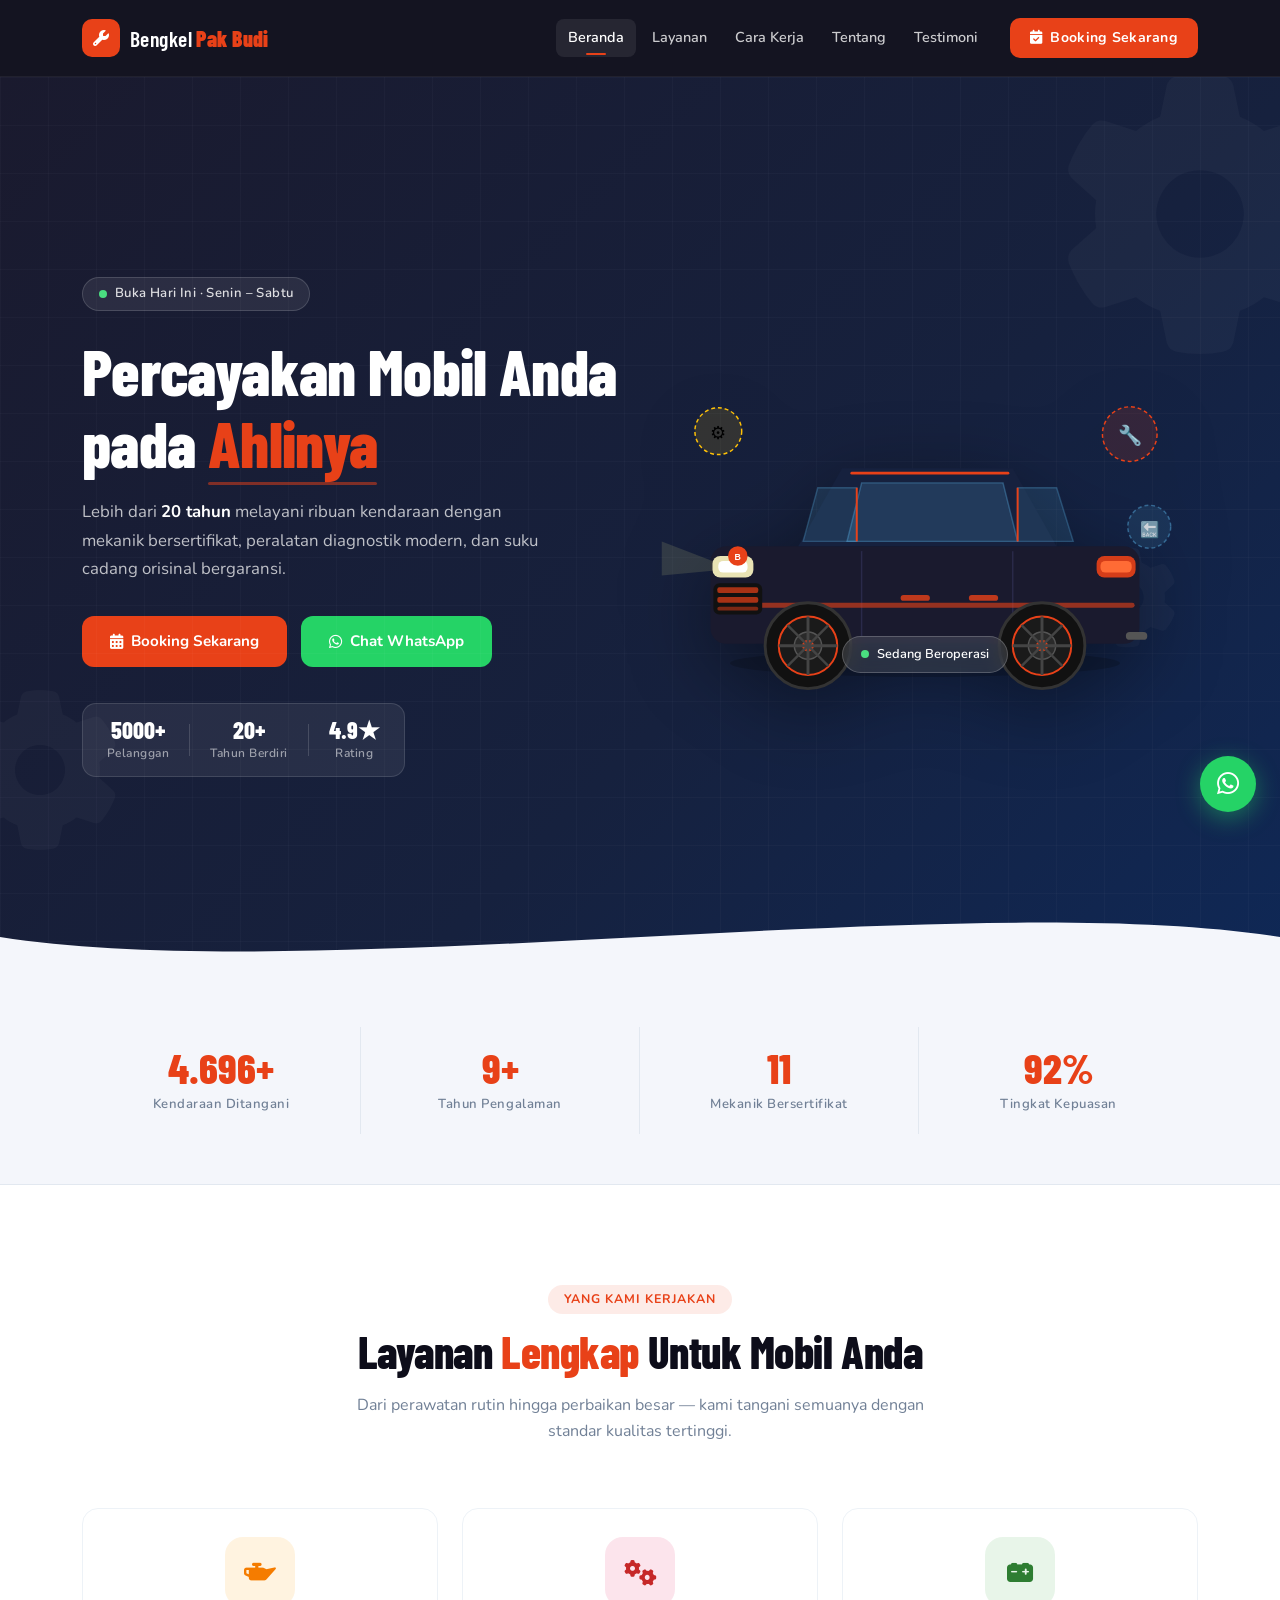
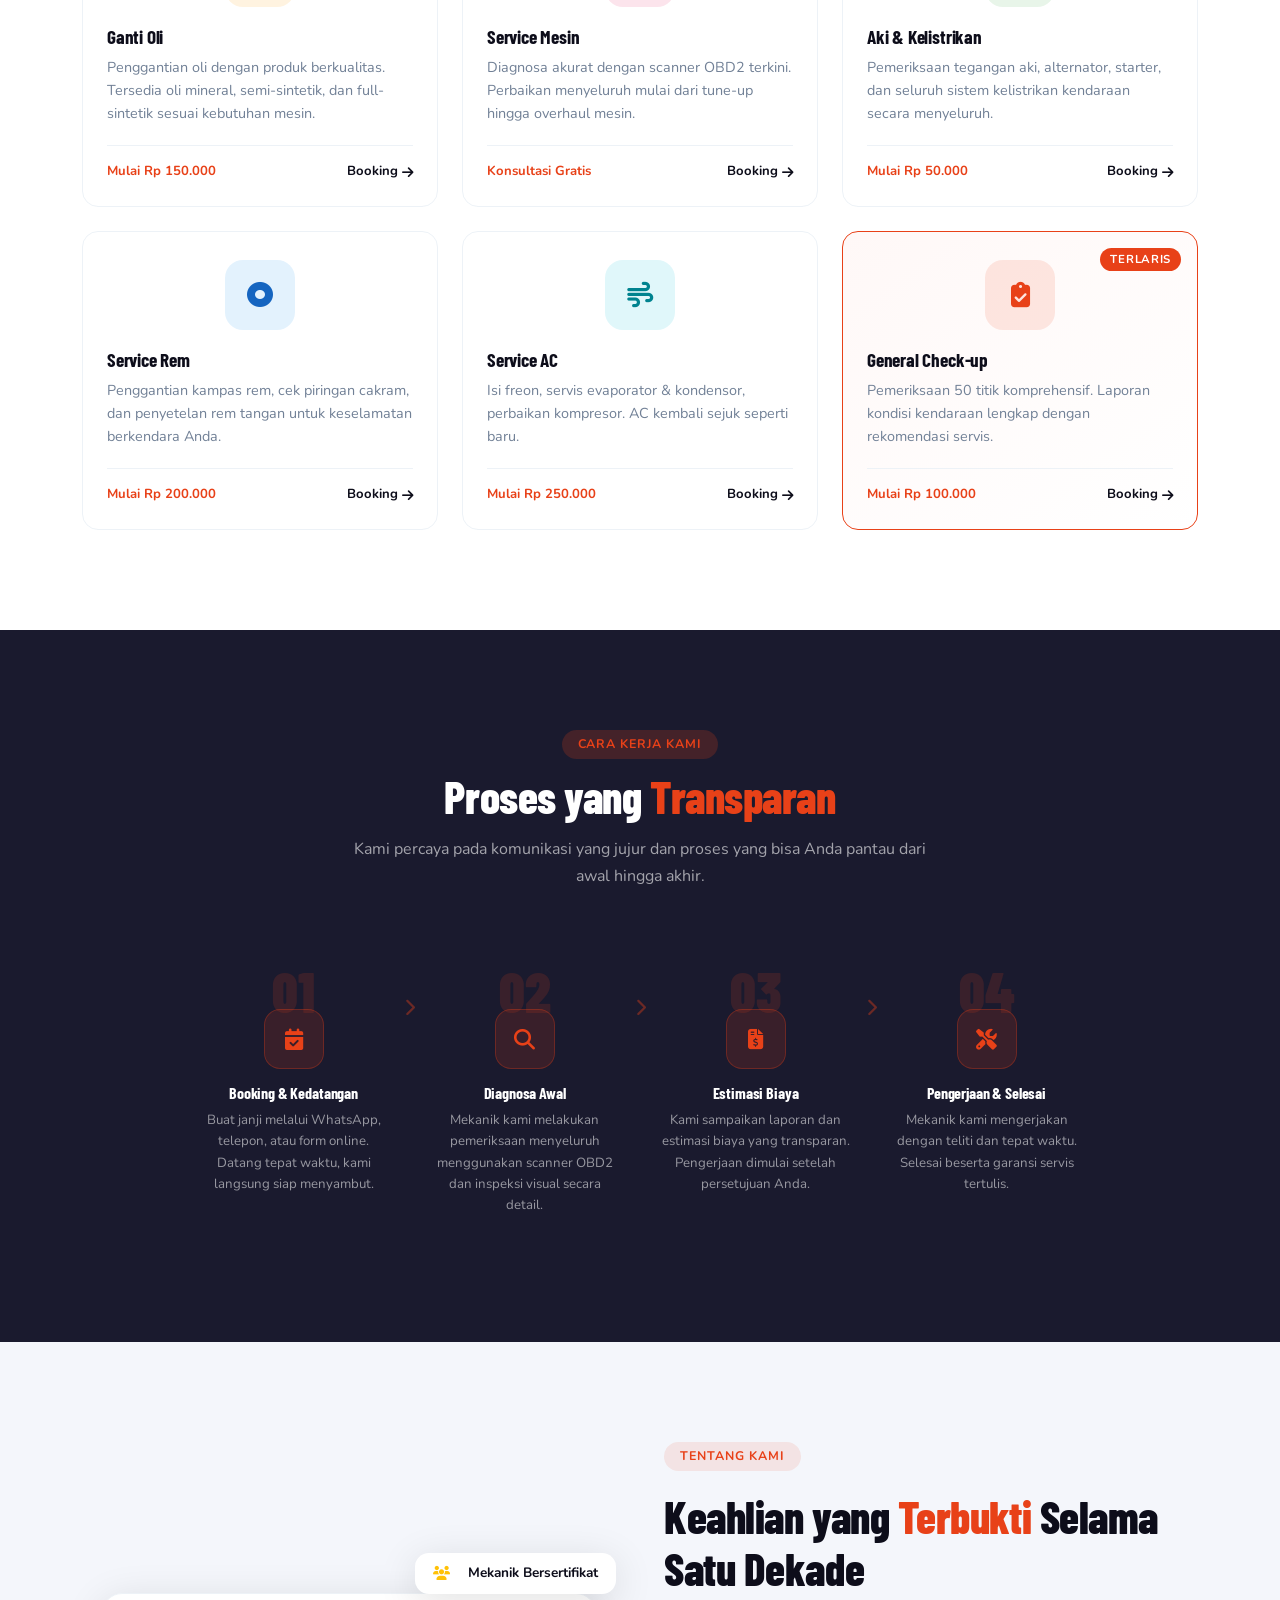
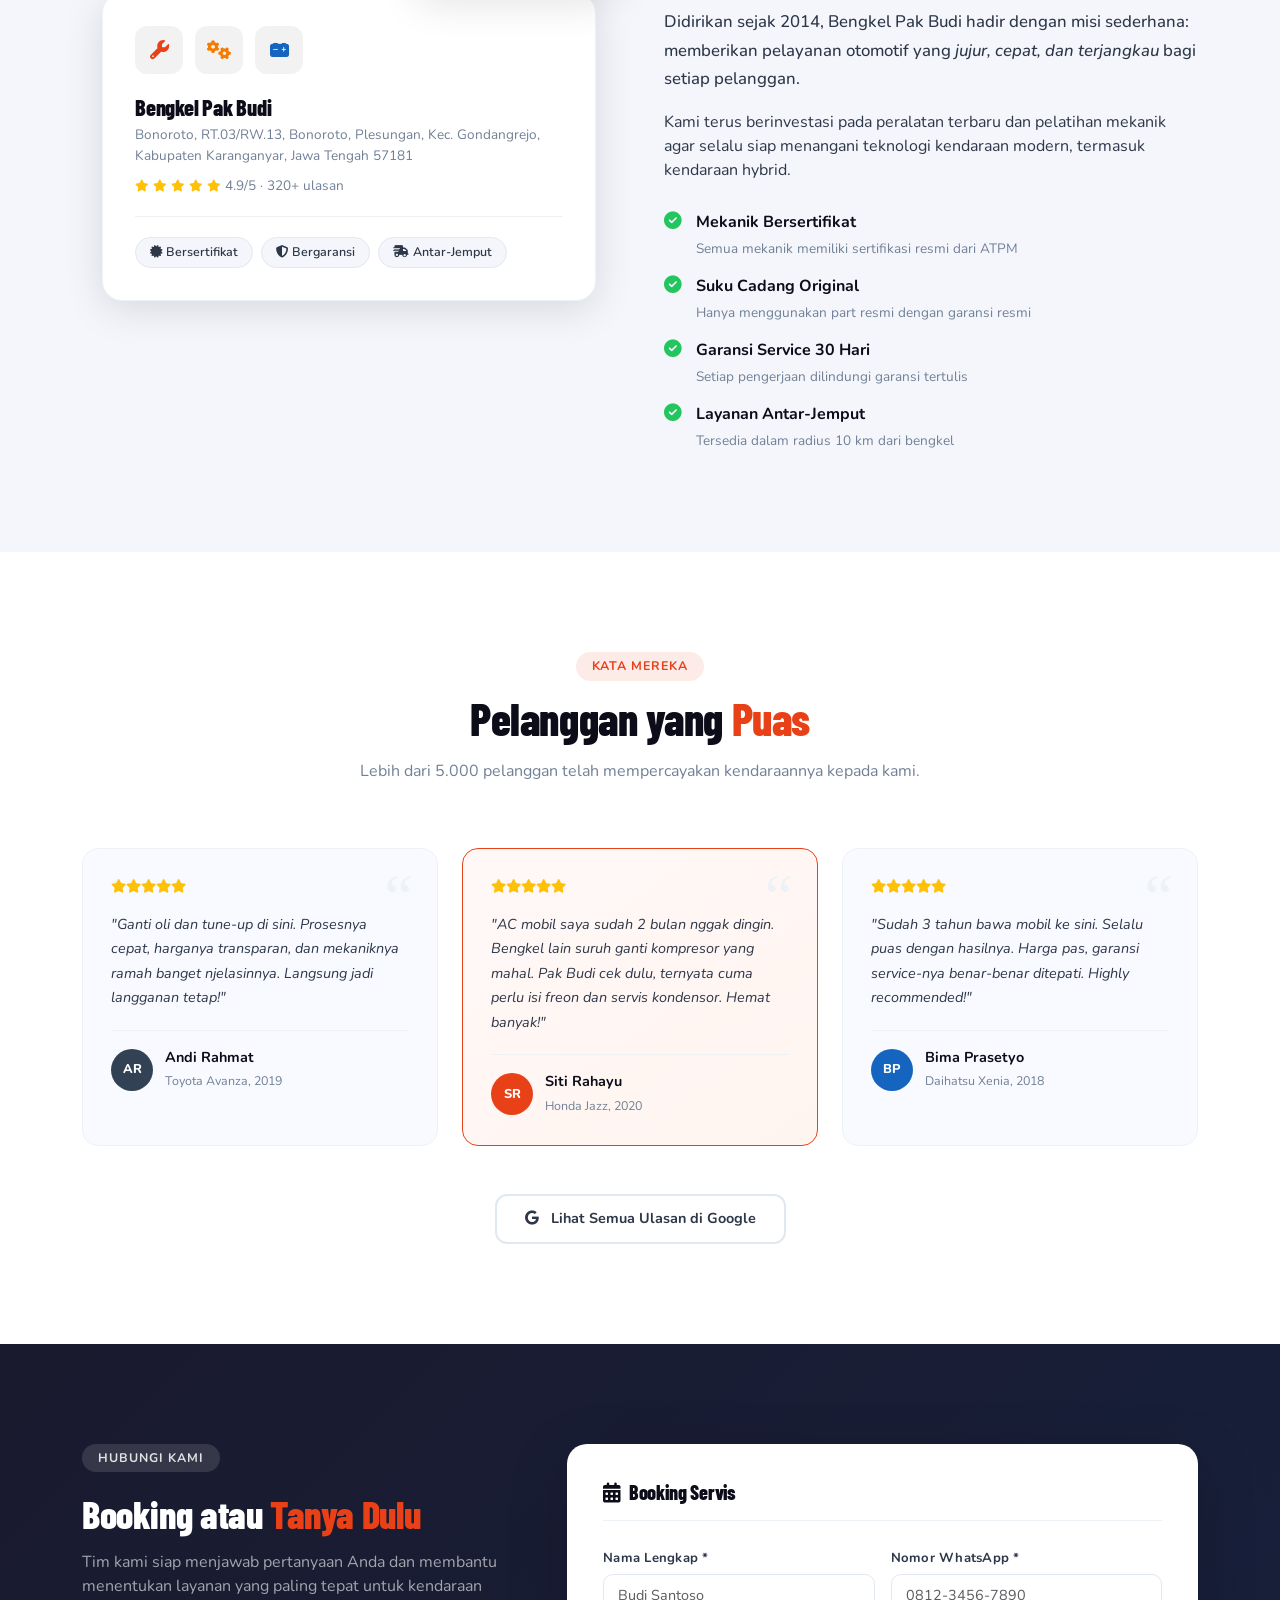
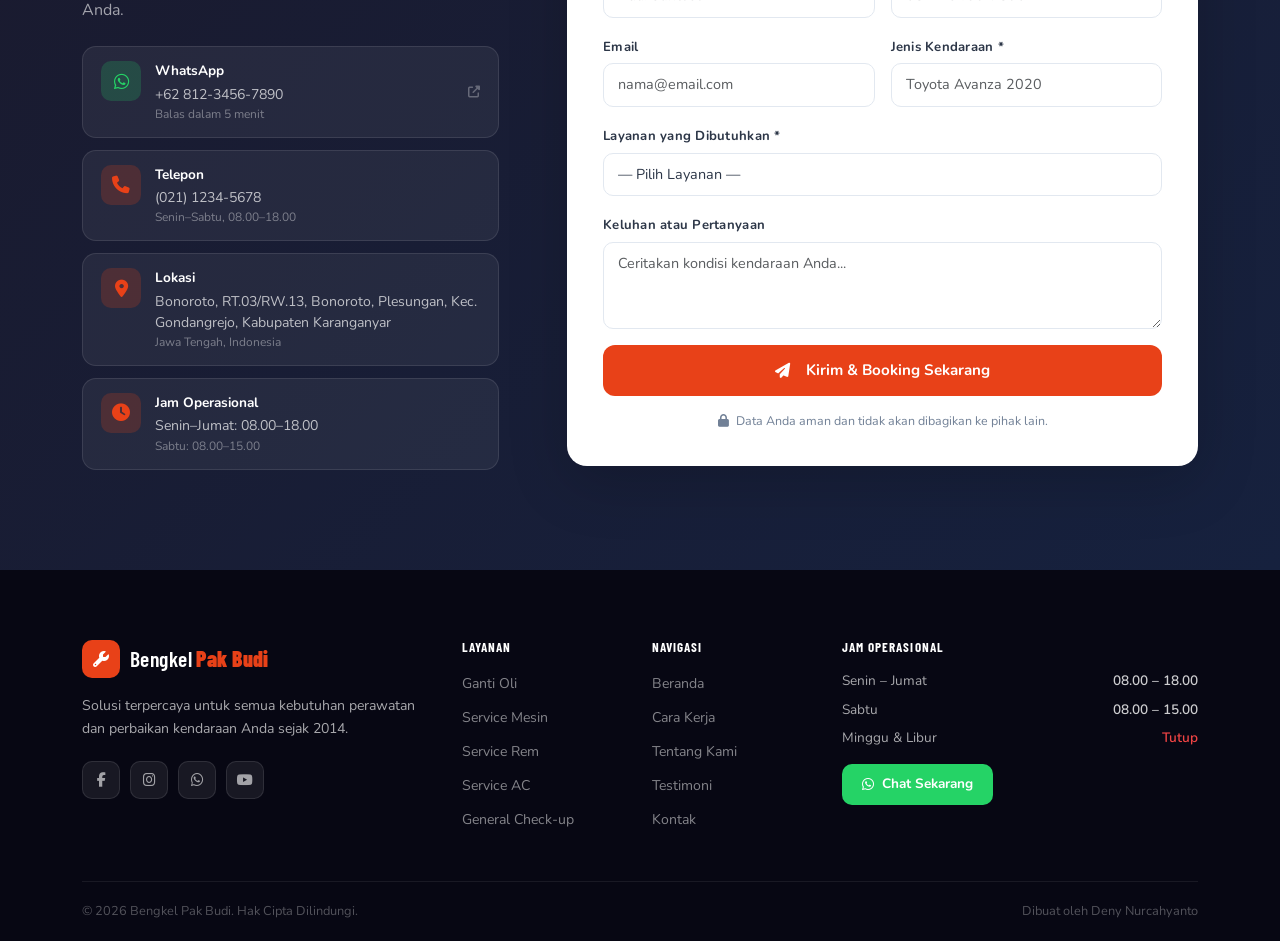
==== commit e97a919c: "Update index.html" ====
--- a/index.html
+++ b/index.html
@@ -61,7 +61,7 @@
                         Percayakan Mobil Anda pada <span class="highlight">Ahlinya</span>
                     </h1>
                     <p class="hero-desc">
-                        Lebih dari <strong>10 tahun</strong> melayani ribuan kendaraan dengan mekanik bersertifikat, peralatan diagnostik modern, dan suku cadang orisinal bergaransi.
+                        Lebih dari <strong>20 tahun</strong> melayani ribuan kendaraan dengan mekanik bersertifikat, peralatan diagnostik modern, dan suku cadang orisinal bergaransi.
                     </p>
                     <div class="hero-actions">
                         <a href="#contact" class="btn btn-primary-cta">
@@ -78,7 +78,7 @@
                         </div>
                         <div class="mini-stat-divider"></div>
                         <div class="mini-stat">
-                            <span class="mstat-num">10+</span>
+                            <span class="mstat-num">20+</span>
                             <span class="mstat-label">Tahun Berdiri</span>
                         </div>
                         <div class="mini-stat-divider"></div>
